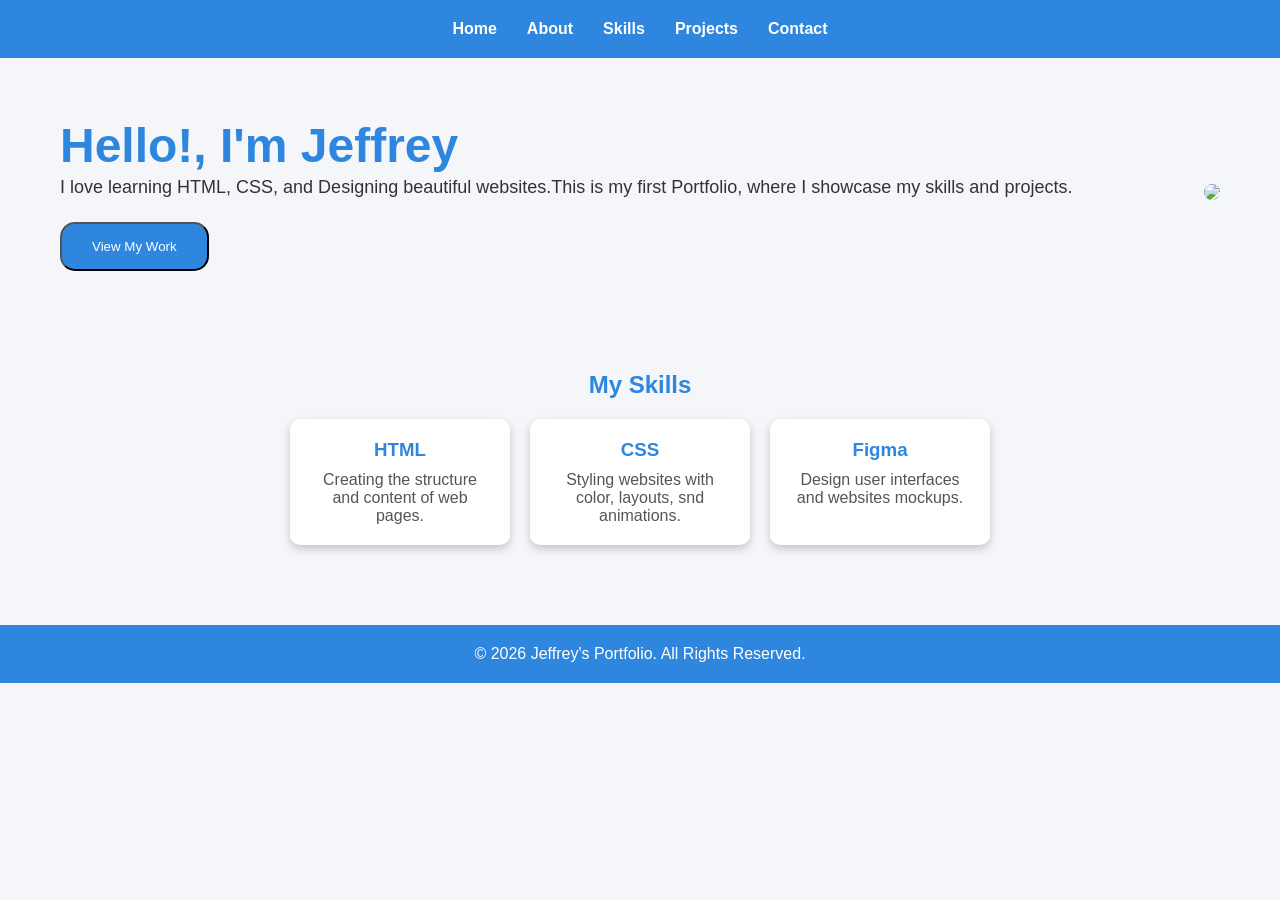
==== index.html @ 111682ad "Add files via upload" ====
<!DOCTYPE html>
<html>
	<head>
	 <meta charset="UTF-8">
    <meta name="viewport" content="width=device-width, initial-scale=1.0">
	<title> Jeffrey's Portfolio</title>
	
	<style>
		*{
			margin:0;
			padding:0;
			box-sizing:border-box;
		}
		
		body{
			font-family:Arial,
			sans-serif; 
			background-color: #f4f6f9;
			color:#333;
			}
		header{
			background:#2e86de;
			padding: 20px;
			}
		nav{
			display:flex;
			justify-content:center;
			gap:30px;
			}
			
		nav a{
			color:white;
			text-decoration:none;
			font-weight:bold;
			}
			
		nav a:hover{
			text-decoration:underline;
			}
			
		.hero{
			display:flex;
			justify-content:space-between;
			align-items:center;
			flex-wrap:wrap;
			padding:60px;
		}
		
		.hero-text{
			flex:1;
			min-width:300px;
		}
		.hero-text h1{
			font-size:48px;
			color:#2e86de;
		}
		.hero-text h2{
			margin:15px 0;
			color:#555;
			}
		.hero-text p{
		font-size:18px;
		line-height:1.6;
		}
		
		button{
			margin-top:20px;
			padding:15px 30px;
			background: #2e86de;
			color:white;
			border-radius:15px;
			cursor:pointer;
			}
		button:hover{
			background:#1b4f72;
			}
		.hero img{
			width:280px;
			border-radius:20px;
			}
		section{
			padding:40px;
			}
		.skills,
		.projects{
			text-align:center;
			}
		.skills h2,
		.projects h2{
			color:#2e86de;
			margin-bottom:20px;
			}
			.card-container{
			display:flex;
			justify-content:center;
			gap: 20px;
			flex-wrap:wrap;
			margin-top: 20px;
			
			}
			.card{
			background:white;
			width:220px;
			padding:20px;
			border-radius:10px;
			box-shadow:0 4px 8px rgba(0,0,0, 0.2);
			
			}
			.card h3{
			color :#2e86de;
			margin-bottom:10px;
			}
			
			.card p{
			color:#555;
			}
			
		footer{
		background:#2e86de;
		color:white;
		text-align:center;
		padding:20px;
		margin-top:40px;
		}
		
	</style>
	
	</head>
<body>
	<header>
		<nav>
			<a href="#"> Home</a>
			<a href="#"> About</a>
			<a href="#"> Skills</a>
			<a href="#"> Projects</a>
			<a href="Contact.html"> Contact</a>
				
		</nav>
	</header>	
	<section class="hero">
		<div class="hero-text">
			<h1>Hello!, I'm Jeffrey</h1>
			
			<p> I love learning HTML, CSS, and Designing beautiful websites.This is my first Portfolio, where I showcase my skills and projects.
			</p>
			
			<button> View My Work</button>
		</div>	
		
		<div class="image-box">
			<img src="https://scontent.facc1-1.fna.fbcdn.net/v/t39.30808-6/468528710_10235828265909504_2031577962503744792_n.jpg?stp=dst-jpg_tt6&cstp=mx2048x1365&ctp=s2048x1365&_nc_cat=109&_nc_map=urlgen_bucketless&ccb=1-7&_nc_sid=cf85f3&_nc_eui2=AeEII31Ue-cyDogj6ILDqxo5ryqWEllP7cGvKpYSWU_twUqj2eFXrHXKyWKZ3EN4Rss&_nc_ohc=zG9GttFLIGQQ7kNvwEZM4o9&_nc_oc=Adp-kWtg9Wde3te5S3kWnLmOBWtIkXyVnc_bt8bqRTQIIpVxHCyUGeM39EHpxPGPqps&_nc_zt=23&_nc_ht=scontent.facc1-1.fna&_nc_gid=RLTF4HVc62m9f_J_6YxVJg&_nc_ss=7b2a8&oh=00_AQD2olRk5H-XqmbY8F0R0luPjZHoFxKkmye5rusl1v33lg&oe=6A63D82D">
		</div>
	
	</section>


	<section class="skills">
		<h2> My Skills</h2>
		
		<div class="card-container">
			<div class="card">
				<h3>HTML</h3>
				<p>Creating the structure  and content of  web pages.</p>
			</div>
			
			<div class="card">
				<h3>CSS</h3>
				<p>Styling  websites with color, layouts, snd animations.</p>
			</div>
			
			<div class="card">
				<h3>Figma</h3>
				<p>Design user interfaces and websites mockups.</p>
			</div>
		</div>
	</section>
	
	   <footer>
        <p>&copy; 2026 Jeffrey's Portfolio. All Rights Reserved.</p>
    </footer>
</body>




</html>
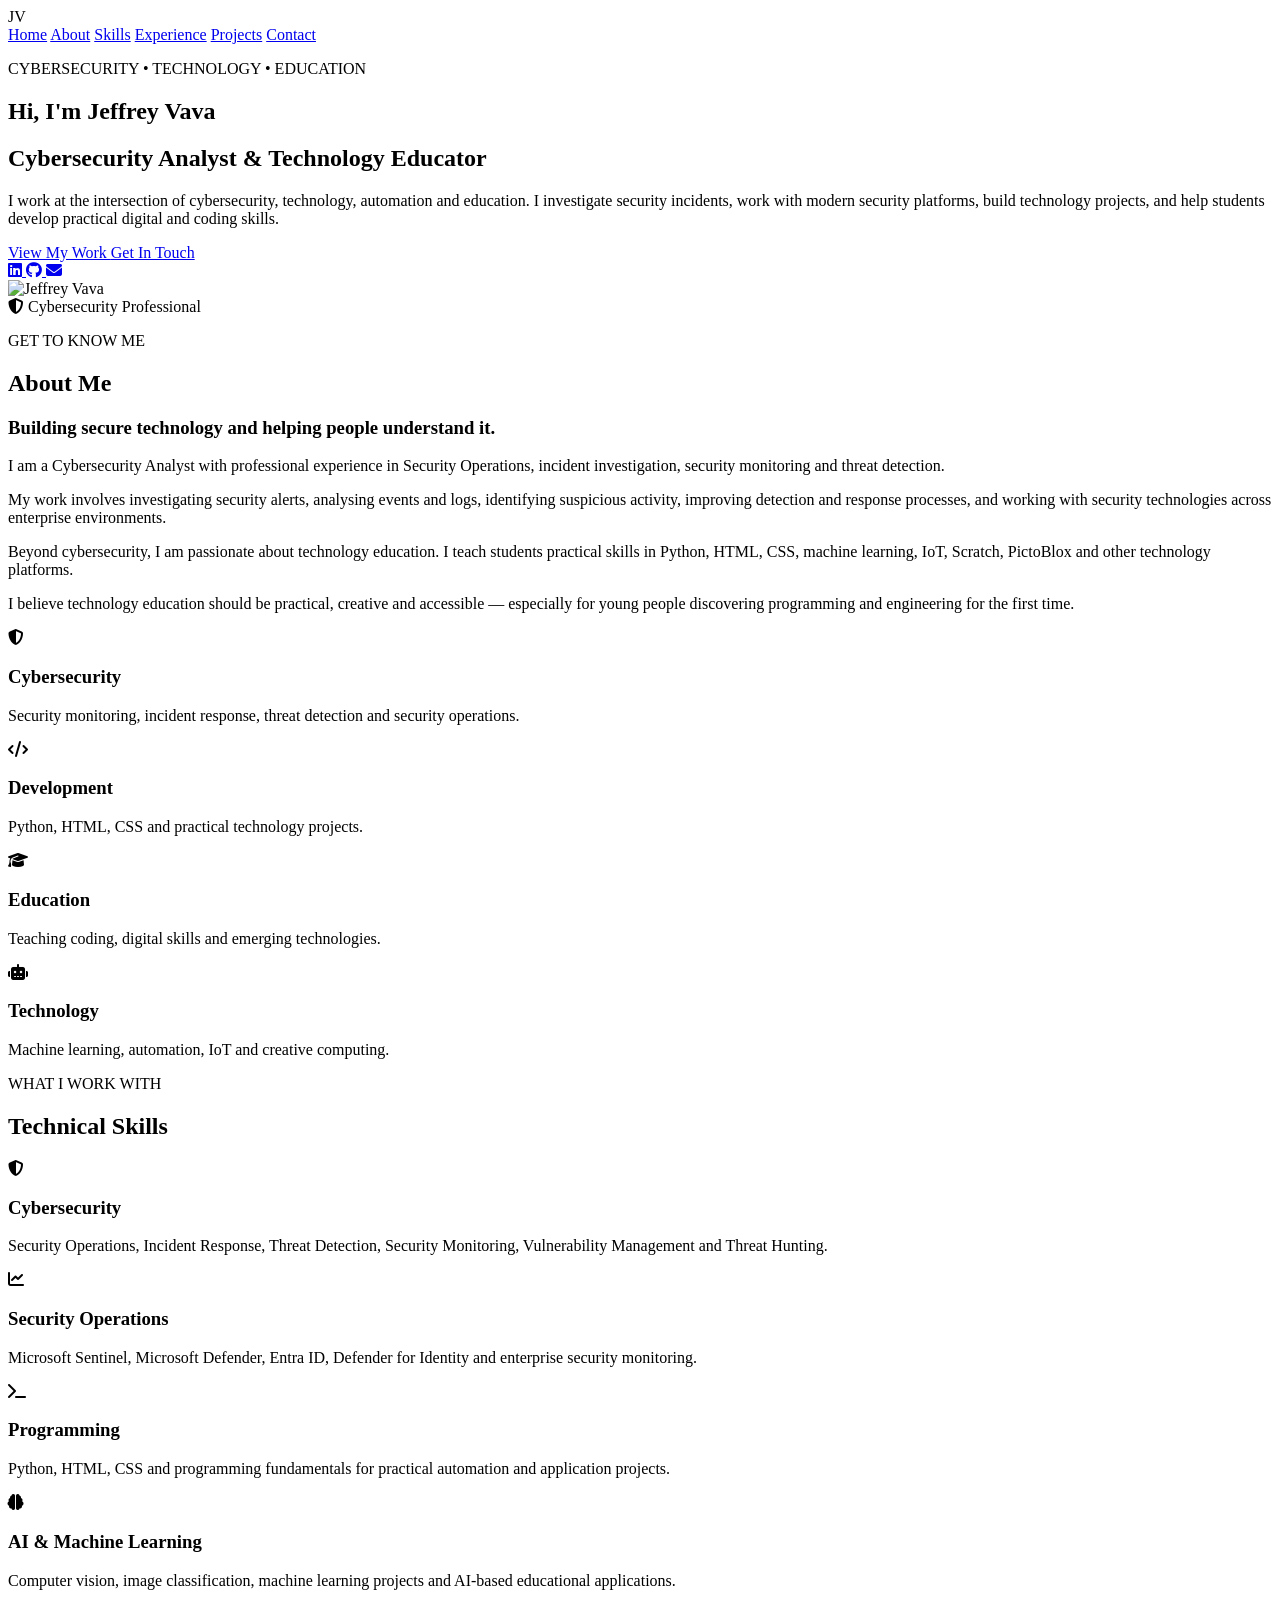
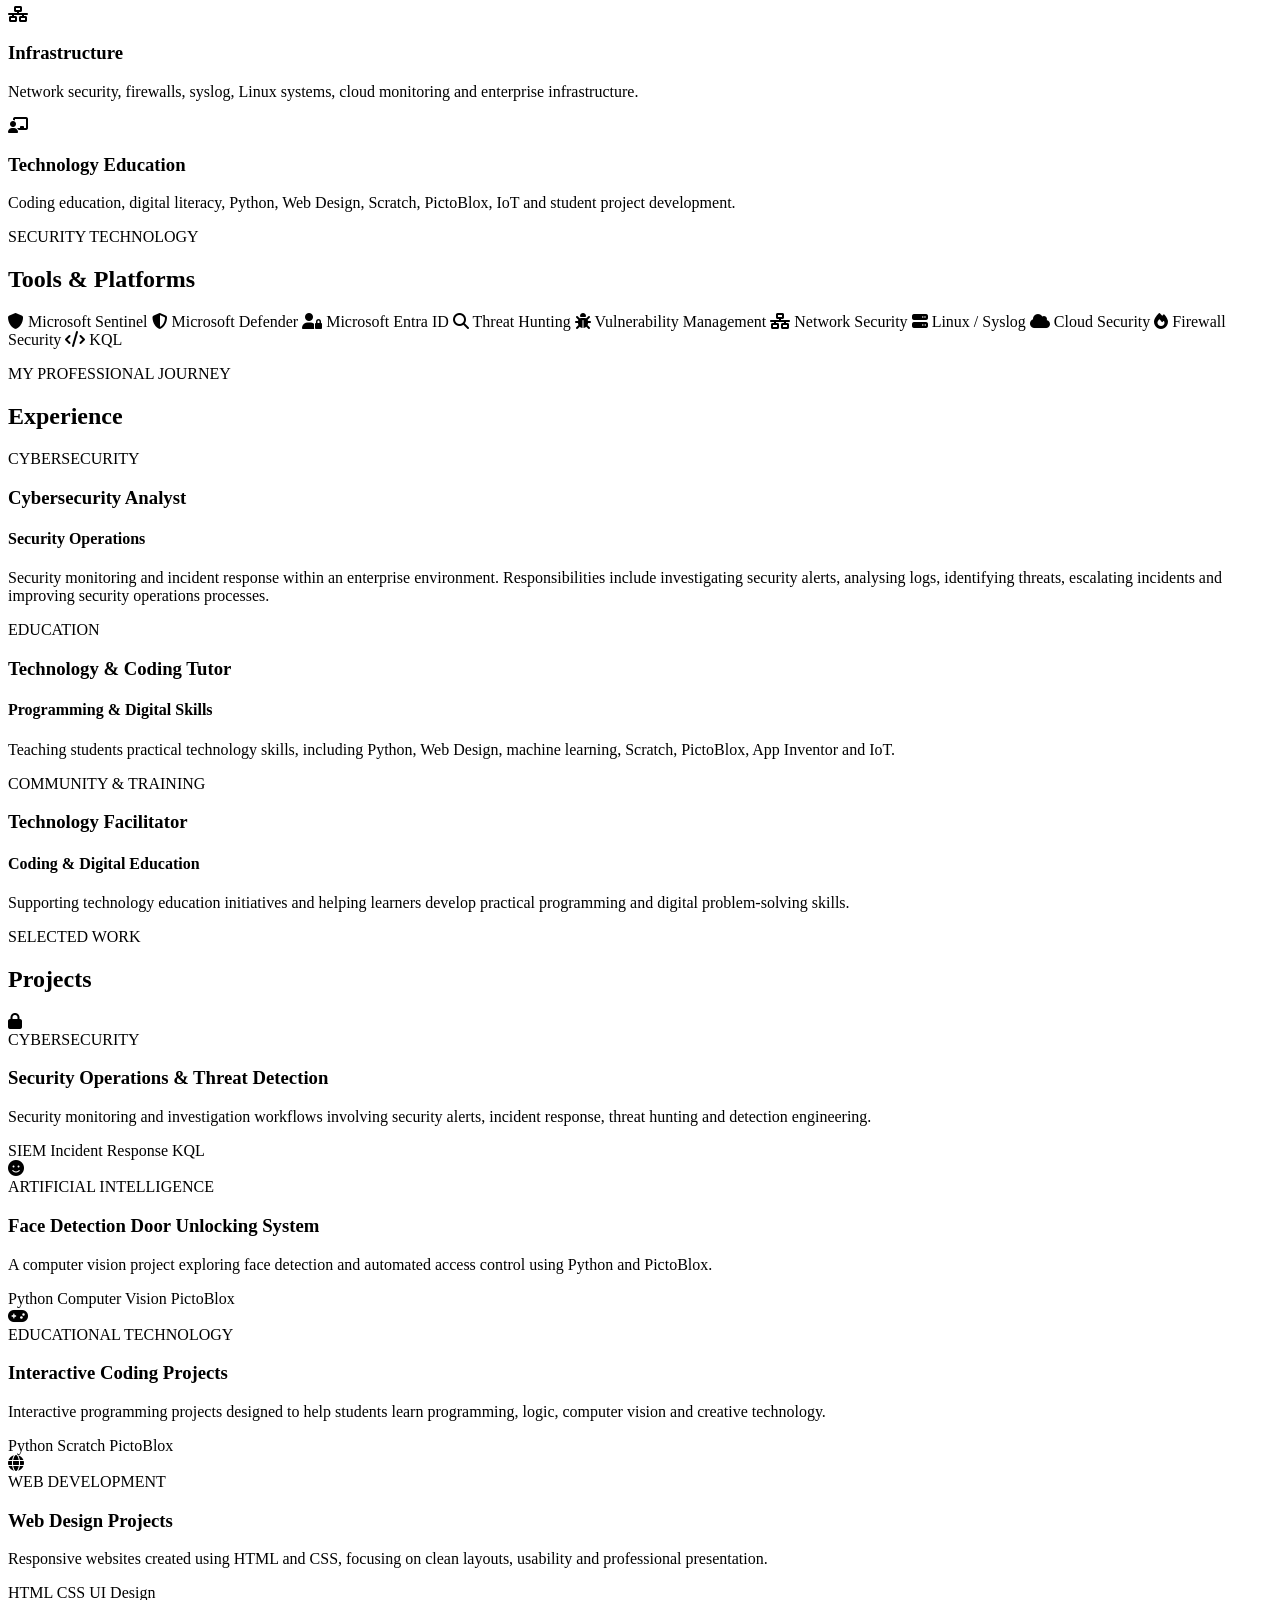
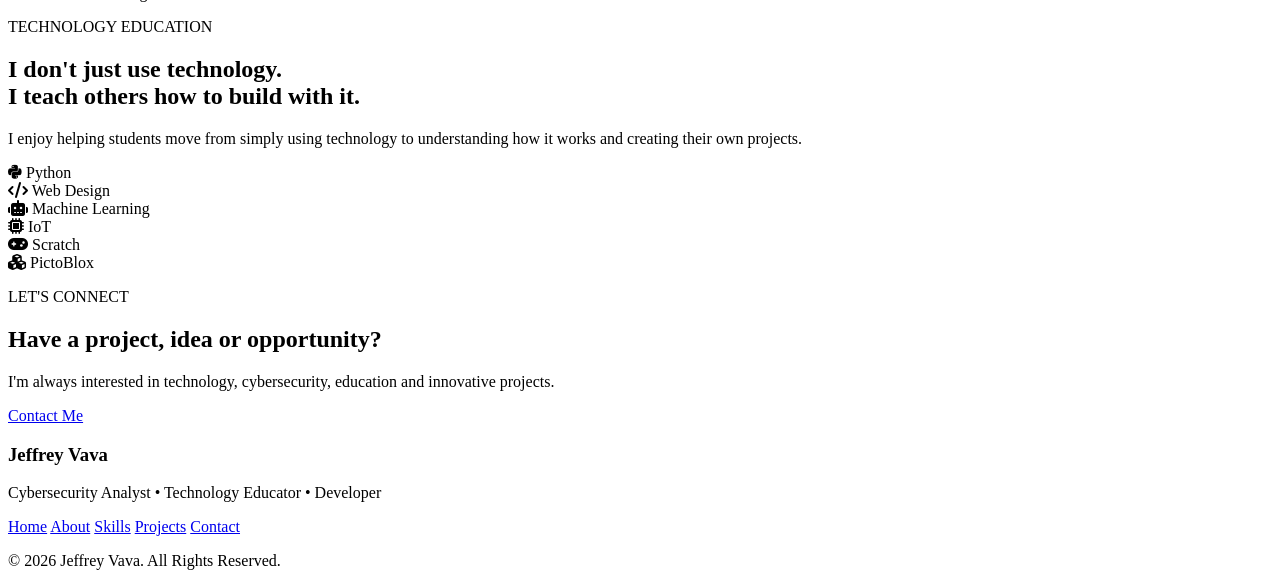
==== commit 2662169e: "Revamp portfolio webpage structure and content Updated the structure and content of the portfolio we" ====
--- a/index.html
+++ b/index.html
@@ -1,186 +1,715 @@
 <!DOCTYPE html>
-<html>
-	<head>
-	 <meta charset="UTF-8">
+<html lang="en">
+<head>
+    <meta charset="UTF-8">
     <meta name="viewport" content="width=device-width, initial-scale=1.0">
-	<title> Jeffrey's Portfolio</title>
-	
-	<style>
-		*{
-			margin:0;
-			padding:0;
-			box-sizing:border-box;
-		}
-		
-		body{
-			font-family:Arial,
-			sans-serif; 
-			background-color: #f4f6f9;
-			color:#333;
-			}
-		header{
-			background:#2e86de;
-			padding: 20px;
-			}
-		nav{
-			display:flex;
-			justify-content:center;
-			gap:30px;
-			}
-			
-		nav a{
-			color:white;
-			text-decoration:none;
-			font-weight:bold;
-			}
-			
-		nav a:hover{
-			text-decoration:underline;
-			}
-			
-		.hero{
-			display:flex;
-			justify-content:space-between;
-			align-items:center;
-			flex-wrap:wrap;
-			padding:60px;
-		}
-		
-		.hero-text{
-			flex:1;
-			min-width:300px;
-		}
-		.hero-text h1{
-			font-size:48px;
-			color:#2e86de;
-		}
-		.hero-text h2{
-			margin:15px 0;
-			color:#555;
-			}
-		.hero-text p{
-		font-size:18px;
-		line-height:1.6;
-		}
-		
-		button{
-			margin-top:20px;
-			padding:15px 30px;
-			background: #2e86de;
-			color:white;
-			border-radius:15px;
-			cursor:pointer;
-			}
-		button:hover{
-			background:#1b4f72;
-			}
-		.hero img{
-			width:280px;
-			border-radius:20px;
-			}
-		section{
-			padding:40px;
-			}
-		.skills,
-		.projects{
-			text-align:center;
-			}
-		.skills h2,
-		.projects h2{
-			color:#2e86de;
-			margin-bottom:20px;
-			}
-			.card-container{
-			display:flex;
-			justify-content:center;
-			gap: 20px;
-			flex-wrap:wrap;
-			margin-top: 20px;
-			
-			}
-			.card{
-			background:white;
-			width:220px;
-			padding:20px;
-			border-radius:10px;
-			box-shadow:0 4px 8px rgba(0,0,0, 0.2);
-			
-			}
-			.card h3{
-			color :#2e86de;
-			margin-bottom:10px;
-			}
-			
-			.card p{
-			color:#555;
-			}
-			
-		footer{
-		background:#2e86de;
-		color:white;
-		text-align:center;
-		padding:20px;
-		margin-top:40px;
-		}
-		
-	</style>
-	
-	</head>
+
+    <meta name="description" content="Jeffrey Vava - Cybersecurity Analyst, Technology Educator and Developer.">
+    <meta name="author" content="Jeffrey Vava">
+
+    <title>Jeffrey Vava | Cybersecurity Analyst & Technology Educator</title>
+
+    <link rel="stylesheet" href="style.css">
+
+    <!-- Icons -->
+    <link rel="stylesheet"
+          href="https://cdnjs.cloudflare.com/ajax/libs/font-awesome/6.5.2/css/all.min.css">
+</head>
+
 <body>
-	<header>
-		<nav>
-			<a href="#"> Home</a>
-			<a href="#"> About</a>
-			<a href="#"> Skills</a>
-			<a href="#"> Projects</a>
-			<a href="Contact.html"> Contact</a>
-				
-		</nav>
-	</header>	
-	<section class="hero">
-		<div class="hero-text">
-			<h1>Hello!, I'm Jeffrey</h1>
-			
-			<p> I love learning HTML, CSS, and Designing beautiful websites.This is my first Portfolio, where I showcase my skills and projects.
-			</p>
-			
-			<button> View My Work</button>
-		</div>	
-		
-		<div class="image-box">
-			<img src="https://scontent.facc1-1.fna.fbcdn.net/v/t39.30808-6/468528710_10235828265909504_2031577962503744792_n.jpg?stp=dst-jpg_tt6&cstp=mx2048x1365&ctp=s2048x1365&_nc_cat=109&_nc_map=urlgen_bucketless&ccb=1-7&_nc_sid=cf85f3&_nc_eui2=AeEII31Ue-cyDogj6ILDqxo5ryqWEllP7cGvKpYSWU_twUqj2eFXrHXKyWKZ3EN4Rss&_nc_ohc=zG9GttFLIGQQ7kNvwEZM4o9&_nc_oc=Adp-kWtg9Wde3te5S3kWnLmOBWtIkXyVnc_bt8bqRTQIIpVxHCyUGeM39EHpxPGPqps&_nc_zt=23&_nc_ht=scontent.facc1-1.fna&_nc_gid=RLTF4HVc62m9f_J_6YxVJg&_nc_ss=7b2a8&oh=00_AQD2olRk5H-XqmbY8F0R0luPjZHoFxKkmye5rusl1v33lg&oe=6A63D82D">
-		</div>
-	
-	</section>
-
-
-	<section class="skills">
-		<h2> My Skills</h2>
-		
-		<div class="card-container">
-			<div class="card">
-				<h3>HTML</h3>
-				<p>Creating the structure  and content of  web pages.</p>
-			</div>
-			
-			<div class="card">
-				<h3>CSS</h3>
-				<p>Styling  websites with color, layouts, snd animations.</p>
-			</div>
-			
-			<div class="card">
-				<h3>Figma</h3>
-				<p>Design user interfaces and websites mockups.</p>
-			</div>
-		</div>
-	</section>
-	
-	   <footer>
-        <p>&copy; 2026 Jeffrey's Portfolio. All Rights Reserved.</p>
-    </footer>
+
+<!-- ================= NAVIGATION ================= -->
+
+<header>
+    <nav class="navbar">
+
+        <div class="logo">
+            <span>J</span>V
+        </div>
+
+        <div class="nav-links">
+            <a href="#home">Home</a>
+            <a href="#about">About</a>
+            <a href="#skills">Skills</a>
+            <a href="#experience">Experience</a>
+            <a href="#projects">Projects</a>
+            <a href="Contact.html">Contact</a>
+        </div>
+
+    </nav>
+</header>
+
+
+<!-- ================= HERO ================= -->
+
+<section id="home" class="hero">
+
+    <div class="hero-content">
+
+        <p class="small-heading">
+            CYBERSECURITY • TECHNOLOGY • EDUCATION
+        </p>
+
+        <h1>
+            Hi, I'm <span>Jeffrey Vava</span>
+        </h1>
+
+        <h2>
+            Cybersecurity Analyst & Technology Educator
+        </h2>
+
+        <p class="hero-description">
+            I work at the intersection of cybersecurity, technology,
+            automation and education. I investigate security incidents,
+            work with modern security platforms, build technology projects,
+            and help students develop practical digital and coding skills.
+        </p>
+
+        <div class="hero-buttons">
+
+            <a href="#projects" class="btn primary-btn">
+                View My Work
+            </a>
+
+            <a href="Contact.html" class="btn secondary-btn">
+                Get In Touch
+            </a>
+
+        </div>
+
+        <div class="social-links">
+
+            <!-- Replace # with your real profiles -->
+
+            <a href="#" title="LinkedIn">
+                <i class="fab fa-linkedin"></i>
+            </a>
+
+            <a href="#" title="GitHub">
+                <i class="fab fa-github"></i>
+            </a>
+
+            <a href="mailto:jvava911@gmail.com" title="Email">
+                <i class="fas fa-envelope"></i>
+            </a>
+
+        </div>
+
+    </div>
+
+
+    <div class="hero-image">
+
+        <!--
+        IMPORTANT:
+        Save your profile photo inside your GitHub repository:
+        images/profile.jpg
+
+        Then use this image instead of the old Facebook URL.
+        -->
+
+        <img src="images/profile.jpg"
+             alt="Jeffrey Vava">
+
+        <div class="image-badge">
+            <i class="fas fa-shield-halved"></i>
+            Cybersecurity Professional
+        </div>
+
+    </div>
+
+</section>
+
+
+<!-- ================= ABOUT ================= -->
+
+<section id="about" class="section about">
+
+    <div class="section-title">
+        <p>GET TO KNOW ME</p>
+        <h2>About Me</h2>
+    </div>
+
+    <div class="about-grid">
+
+        <div class="about-text">
+
+            <h3>
+                Building secure technology and helping people understand it.
+            </h3>
+
+            <p>
+                I am a Cybersecurity Analyst with professional experience
+                in Security Operations, incident investigation, security
+                monitoring and threat detection.
+            </p>
+
+            <p>
+                My work involves investigating security alerts, analysing
+                events and logs, identifying suspicious activity, improving
+                detection and response processes, and working with security
+                technologies across enterprise environments.
+            </p>
+
+            <p>
+                Beyond cybersecurity, I am passionate about technology
+                education. I teach students practical skills in Python,
+                HTML, CSS, machine learning, IoT, Scratch, PictoBlox and
+                other technology platforms.
+            </p>
+
+            <p>
+                I believe technology education should be practical,
+                creative and accessible — especially for young people
+                discovering programming and engineering for the first time.
+            </p>
+
+        </div>
+
+
+        <div class="about-cards">
+
+            <div class="info-card">
+                <i class="fas fa-shield-halved"></i>
+                <h3>Cybersecurity</h3>
+                <p>
+                    Security monitoring, incident response,
+                    threat detection and security operations.
+                </p>
+            </div>
+
+            <div class="info-card">
+                <i class="fas fa-code"></i>
+                <h3>Development</h3>
+                <p>
+                    Python, HTML, CSS and practical technology projects.
+                </p>
+            </div>
+
+            <div class="info-card">
+                <i class="fas fa-graduation-cap"></i>
+                <h3>Education</h3>
+                <p>
+                    Teaching coding, digital skills and emerging
+                    technologies.
+                </p>
+            </div>
+
+            <div class="info-card">
+                <i class="fas fa-robot"></i>
+                <h3>Technology</h3>
+                <p>
+                    Machine learning, automation, IoT and
+                    creative computing.
+                </p>
+            </div>
+
+        </div>
+
+    </div>
+
+</section>
+
+
+<!-- ================= SKILLS ================= -->
+
+<section id="skills" class="section skills-section">
+
+    <div class="section-title">
+        <p>WHAT I WORK WITH</p>
+        <h2>Technical Skills</h2>
+    </div>
+
+
+    <div class="skills-grid">
+
+        <div class="skill-card">
+            <div class="skill-icon">
+                <i class="fas fa-shield-halved"></i>
+            </div>
+
+            <h3>Cybersecurity</h3>
+
+            <p>
+                Security Operations, Incident Response,
+                Threat Detection, Security Monitoring,
+                Vulnerability Management and Threat Hunting.
+            </p>
+        </div>
+
+
+        <div class="skill-card">
+            <div class="skill-icon">
+                <i class="fas fa-chart-line"></i>
+            </div>
+
+            <h3>Security Operations</h3>
+
+            <p>
+                Microsoft Sentinel, Microsoft Defender,
+                Entra ID, Defender for Identity and
+                enterprise security monitoring.
+            </p>
+        </div>
+
+
+        <div class="skill-card">
+            <div class="skill-icon">
+                <i class="fas fa-terminal"></i>
+            </div>
+
+            <h3>Programming</h3>
+
+            <p>
+                Python, HTML, CSS and programming fundamentals
+                for practical automation and application projects.
+            </p>
+        </div>
+
+
+        <div class="skill-card">
+            <div class="skill-icon">
+                <i class="fas fa-brain"></i>
+            </div>
+
+            <h3>AI & Machine Learning</h3>
+
+            <p>
+                Computer vision, image classification,
+                machine learning projects and AI-based
+                educational applications.
+            </p>
+        </div>
+
+
+        <div class="skill-card">
+            <div class="skill-icon">
+                <i class="fas fa-network-wired"></i>
+            </div>
+
+            <h3>Infrastructure</h3>
+
+            <p>
+                Network security, firewalls, syslog,
+                Linux systems, cloud monitoring and
+                enterprise infrastructure.
+            </p>
+        </div>
+
+
+        <div class="skill-card">
+            <div class="skill-icon">
+                <i class="fas fa-chalkboard-user"></i>
+            </div>
+
+            <h3>Technology Education</h3>
+
+            <p>
+                Coding education, digital literacy,
+                Python, Web Design, Scratch, PictoBlox,
+                IoT and student project development.
+            </p>
+        </div>
+
+    </div>
+
+</section>
+
+
+<!-- ================= SECURITY TECHNOLOGY ================= -->
+
+<section class="section technology-section">
+
+    <div class="section-title">
+        <p>SECURITY TECHNOLOGY</p>
+        <h2>Tools & Platforms</h2>
+    </div>
+
+    <div class="technology-list">
+
+        <span><i class="fas fa-shield"></i> Microsoft Sentinel</span>
+
+        <span><i class="fas fa-shield-halved"></i> Microsoft Defender</span>
+
+        <span><i class="fas fa-user-lock"></i> Microsoft Entra ID</span>
+
+        <span><i class="fas fa-search"></i> Threat Hunting</span>
+
+        <span><i class="fas fa-bug"></i> Vulnerability Management</span>
+
+        <span><i class="fas fa-network-wired"></i> Network Security</span>
+
+        <span><i class="fas fa-server"></i> Linux / Syslog</span>
+
+        <span><i class="fas fa-cloud"></i> Cloud Security</span>
+
+        <span><i class="fas fa-fire"></i> Firewall Security</span>
+
+        <span><i class="fas fa-code"></i> KQL</span>
+
+    </div>
+
+</section>
+
+
+<!-- ================= EXPERIENCE ================= -->
+
+<section id="experience" class="section experience">
+
+    <div class="section-title">
+        <p>MY PROFESSIONAL JOURNEY</p>
+        <h2>Experience</h2>
+    </div>
+
+
+    <div class="timeline">
+
+        <div class="timeline-item">
+
+            <div class="timeline-dot"></div>
+
+            <div class="timeline-content">
+
+                <span class="timeline-label">
+                    CYBERSECURITY
+                </span>
+
+                <h3>Cybersecurity Analyst</h3>
+
+                <h4>Security Operations</h4>
+
+                <p>
+                    Security monitoring and incident response within
+                    an enterprise environment. Responsibilities include
+                    investigating security alerts, analysing logs,
+                    identifying threats, escalating incidents and
+                    improving security operations processes.
+                </p>
+
+            </div>
+
+        </div>
+
+
+        <div class="timeline-item">
+
+            <div class="timeline-dot"></div>
+
+            <div class="timeline-content">
+
+                <span class="timeline-label">
+                    EDUCATION
+                </span>
+
+                <h3>Technology & Coding Tutor</h3>
+
+                <h4>Programming & Digital Skills</h4>
+
+                <p>
+                    Teaching students practical technology skills,
+                    including Python, Web Design, machine learning,
+                    Scratch, PictoBlox, App Inventor and IoT.
+                </p>
+
+            </div>
+
+        </div>
+
+
+        <div class="timeline-item">
+
+            <div class="timeline-dot"></div>
+
+            <div class="timeline-content">
+
+                <span class="timeline-label">
+                    COMMUNITY & TRAINING
+                </span>
+
+                <h3>Technology Facilitator</h3>
+
+                <h4>Coding & Digital Education</h4>
+
+                <p>
+                    Supporting technology education initiatives and
+                    helping learners develop practical programming and
+                    digital problem-solving skills.
+                </p>
+
+            </div>
+
+        </div>
+
+    </div>
+
+</section>
+
+
+<!-- ================= PROJECTS ================= -->
+
+<section id="projects" class="section projects">
+
+    <div class="section-title">
+        <p>SELECTED WORK</p>
+        <h2>Projects</h2>
+    </div>
+
+
+    <div class="project-grid">
+
+
+        <div class="project-card">
+
+            <div class="project-icon">
+                <i class="fas fa-lock"></i>
+            </div>
+
+            <div class="project-content">
+
+                <span>CYBERSECURITY</span>
+
+                <h3>Security Operations & Threat Detection</h3>
+
+                <p>
+                    Security monitoring and investigation workflows
+                    involving security alerts, incident response,
+                    threat hunting and detection engineering.
+                </p>
+
+                <div class="project-tags">
+                    <span>SIEM</span>
+                    <span>Incident Response</span>
+                    <span>KQL</span>
+                </div>
+
+            </div>
+
+        </div>
+
+
+        <div class="project-card">
+
+            <div class="project-icon">
+                <i class="fas fa-face-smile"></i>
+            </div>
+
+            <div class="project-content">
+
+                <span>ARTIFICIAL INTELLIGENCE</span>
+
+                <h3>Face Detection Door Unlocking System</h3>
+
+                <p>
+                    A computer vision project exploring face detection
+                    and automated access control using Python and
+                    PictoBlox.
+                </p>
+
+                <div class="project-tags">
+                    <span>Python</span>
+                    <span>Computer Vision</span>
+                    <span>PictoBlox</span>
+                </div>
+
+            </div>
+
+        </div>
+
+
+        <div class="project-card">
+
+            <div class="project-icon">
+                <i class="fas fa-gamepad"></i>
+            </div>
+
+            <div class="project-content">
+
+                <span>EDUCATIONAL TECHNOLOGY</span>
+
+                <h3>Interactive Coding Projects</h3>
+
+                <p>
+                    Interactive programming projects designed to help
+                    students learn programming, logic, computer vision
+                    and creative technology.
+                </p>
+
+                <div class="project-tags">
+                    <span>Python</span>
+                    <span>Scratch</span>
+                    <span>PictoBlox</span>
+                </div>
+
+            </div>
+
+        </div>
+
+
+        <div class="project-card">
+
+            <div class="project-icon">
+                <i class="fas fa-globe"></i>
+            </div>
+
+            <div class="project-content">
+
+                <span>WEB DEVELOPMENT</span>
+
+                <h3>Web Design Projects</h3>
+
+                <p>
+                    Responsive websites created using HTML and CSS,
+                    focusing on clean layouts, usability and
+                    professional presentation.
+                </p>
+
+                <div class="project-tags">
+                    <span>HTML</span>
+                    <span>CSS</span>
+                    <span>UI Design</span>
+                </div>
+
+            </div>
+
+        </div>
+
+
+    </div>
+
+</section>
+
+
+<!-- ================= EDUCATION / TEACHING ================= -->
+
+<section class="section teaching">
+
+    <div class="teaching-content">
+
+        <div>
+
+            <p class="small-heading">
+                TECHNOLOGY EDUCATION
+            </p>
+
+            <h2>
+                I don't just use technology.<br>
+                <span>I teach others how to build with it.</span>
+            </h2>
+
+            <p>
+                I enjoy helping students move from simply using
+                technology to understanding how it works and creating
+                their own projects.
+            </p>
+
+        </div>
+
+
+        <div class="teaching-topics">
+
+            <div>
+                <i class="fab fa-python"></i>
+                <span>Python</span>
+            </div>
+
+            <div>
+                <i class="fas fa-code"></i>
+                <span>Web Design</span>
+            </div>
+
+            <div>
+                <i class="fas fa-robot"></i>
+                <span>Machine Learning</span>
+            </div>
+
+            <div>
+                <i class="fas fa-microchip"></i>
+                <span>IoT</span>
+            </div>
+
+            <div>
+                <i class="fas fa-gamepad"></i>
+                <span>Scratch</span>
+            </div>
+
+            <div>
+                <i class="fas fa-cubes"></i>
+                <span>PictoBlox</span>
+            </div>
+
+        </div>
+
+    </div>
+
+</section>
+
+
+<!-- ================= CTA ================= -->
+
+<section class="cta">
+
+    <div>
+
+        <p>LET'S CONNECT</p>
+
+        <h2>
+            Have a project, idea or opportunity?
+        </h2>
+
+        <p>
+            I'm always interested in technology, cybersecurity,
+            education and innovative projects.
+        </p>
+
+        <a href="Contact.html" class="btn primary-btn">
+            Contact Me
+        </a>
+
+    </div>
+
+</section>
+
+
+<!-- ================= FOOTER ================= -->
+
+<footer>
+
+    <div class="footer-content">
+
+        <div>
+
+            <h3>Jeffrey Vava</h3>
+
+            <p>
+                Cybersecurity Analyst • Technology Educator • Developer
+            </p>
+
+        </div>
+
+
+        <div class="footer-links">
+
+            <a href="#home">Home</a>
+            <a href="#about">About</a>
+            <a href="#skills">Skills</a>
+            <a href="#projects">Projects</a>
+            <a href="Contact.html">Contact</a>
+
+        </div>
+
+    </div>
+
+
+    <div class="copyright">
+
+        <p>
+            © 2026 Jeffrey Vava. All Rights Reserved.
+        </p>
+
+    </div>
+
+</footer>
+
+
 </body>
-
-
-
-
-</html>+</html>
--- a/style.css
+++ b/style.css
@@ -0,0 +1,4 @@
+body{
+
+
+}
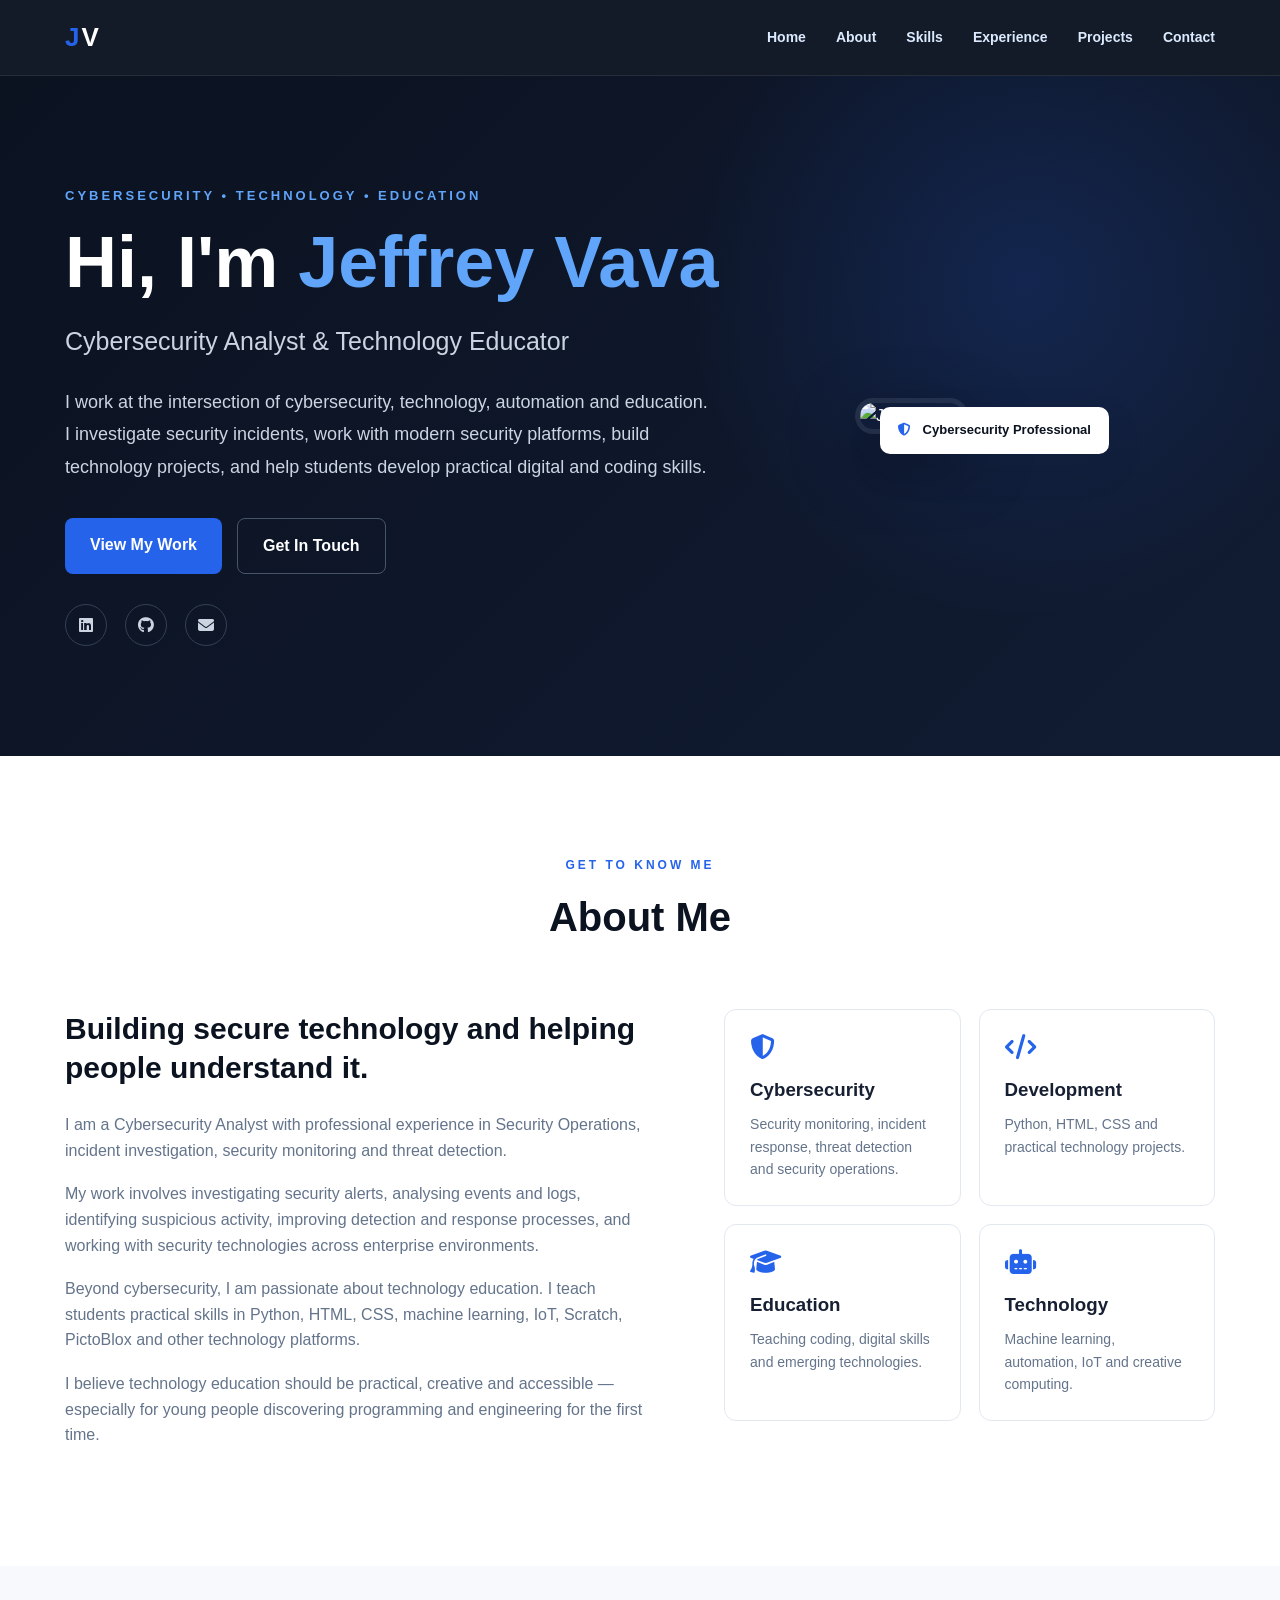
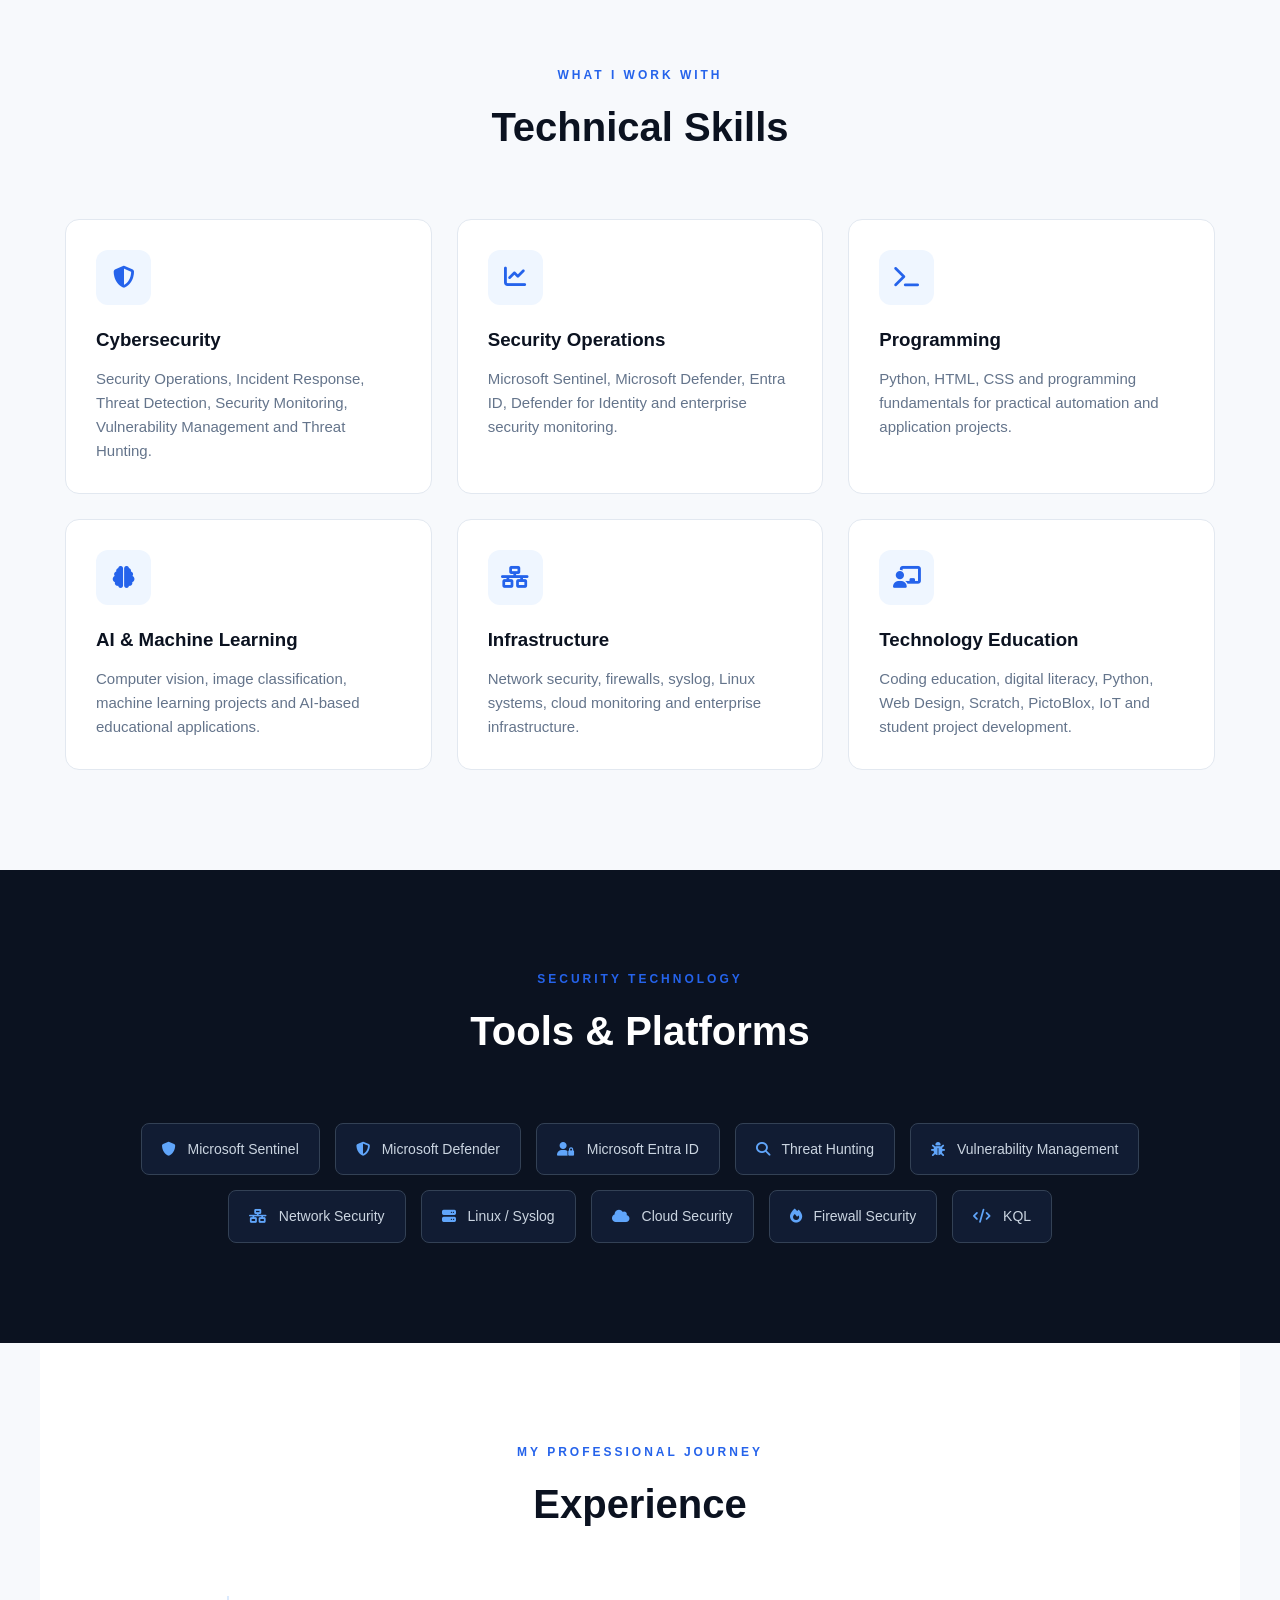
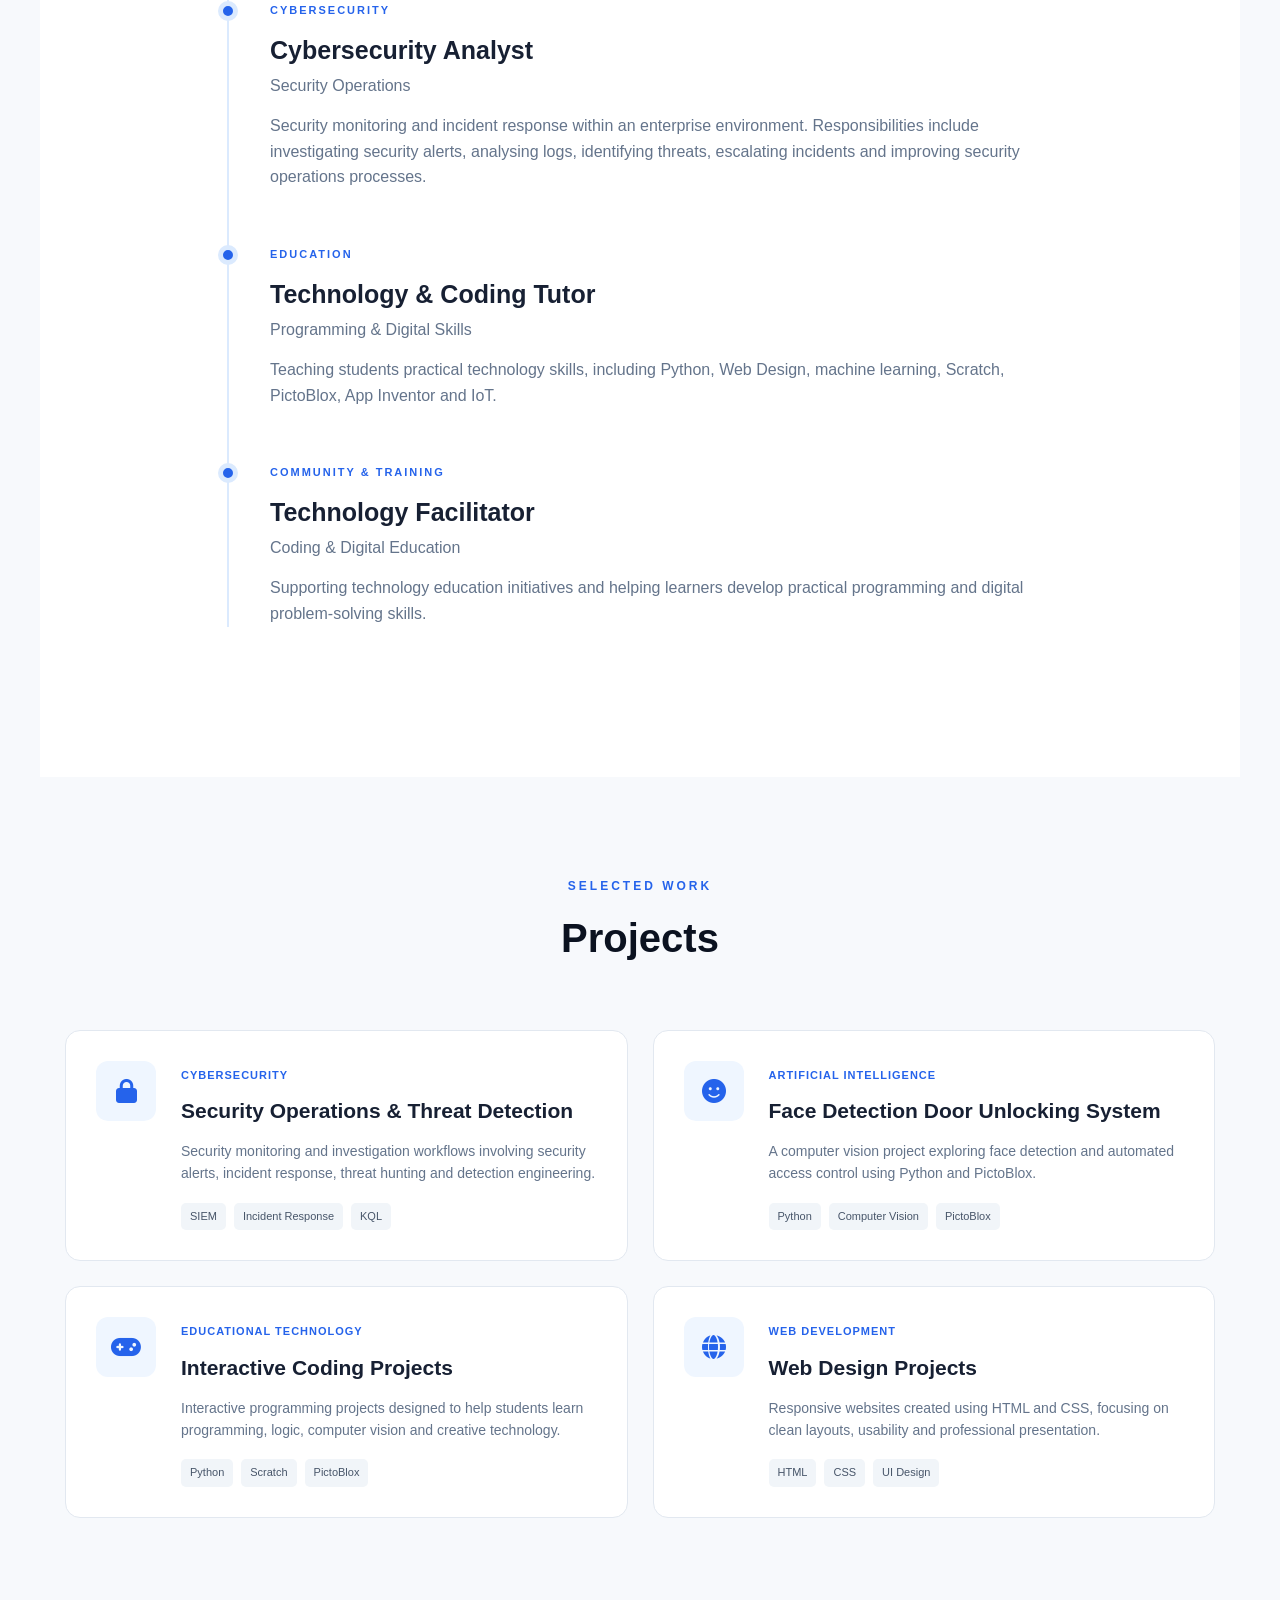
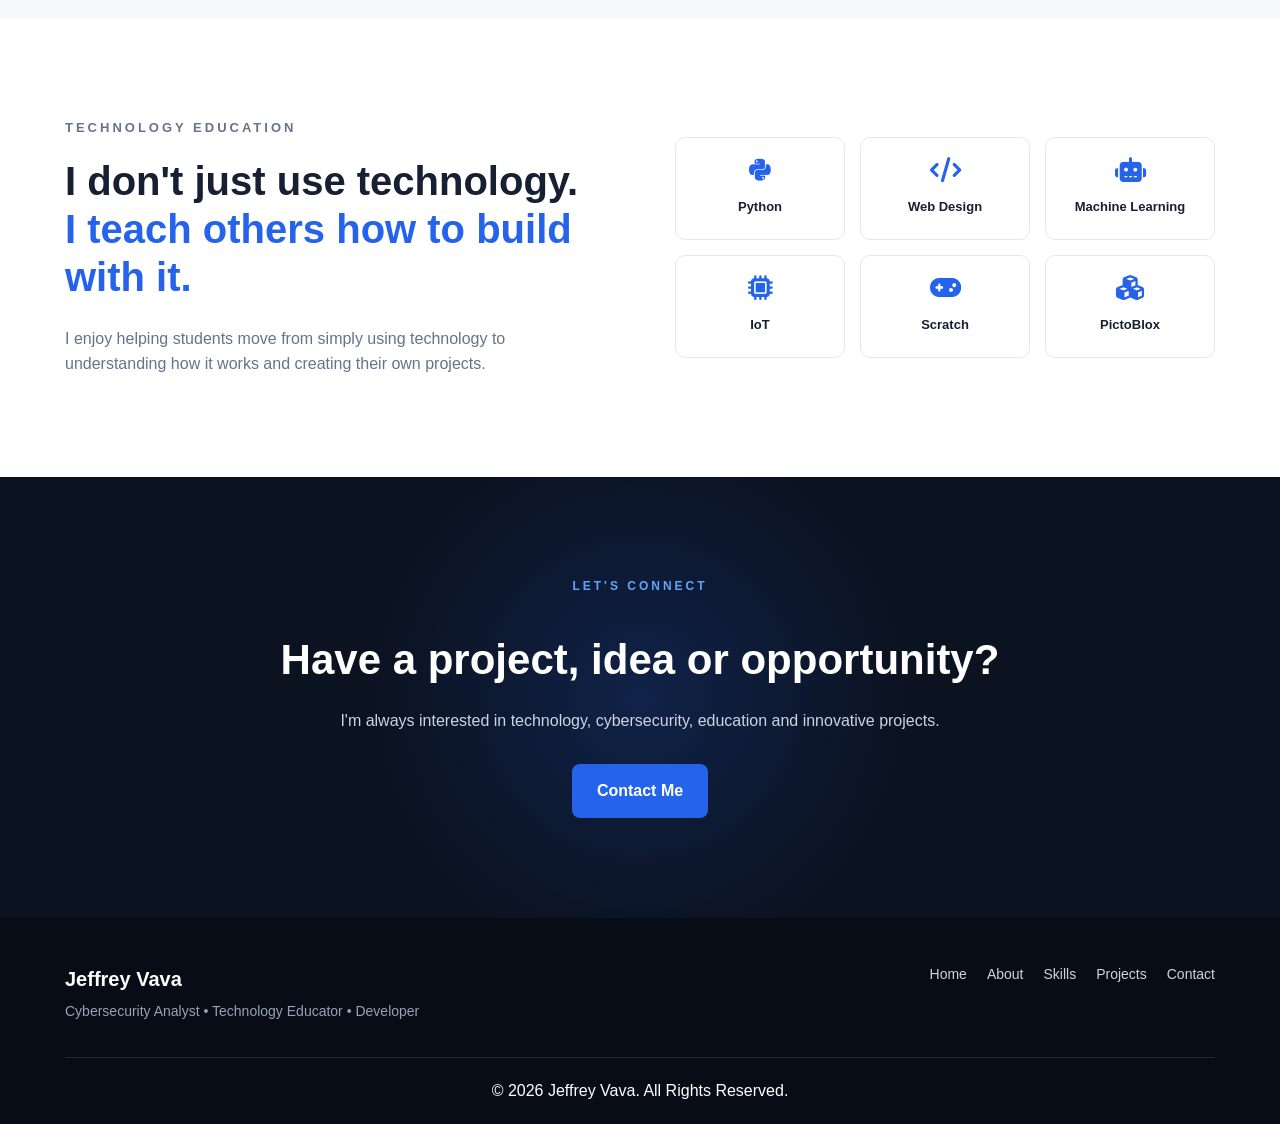
==== commit c0dfa095: "Fix typo in print statement" ====
--- a/index.html
+++ b/index.html
@@ -81,11 +81,11 @@
 
             <!-- Replace # with your real profiles -->
 
-            <a href="#" title="LinkedIn">
+            <a href="https://www.linkedin.com/in/jeffrey-vava-79a303122/" title="LinkedIn">
                 <i class="fab fa-linkedin"></i>
             </a>
 
-            <a href="#" title="GitHub">
+            <a href="https://github.com/jvava911" title="GitHub">
                 <i class="fab fa-github"></i>
             </a>
 
--- a/style.css
+++ b/style.css
@@ -1,4 +1,854 @@
-body{
-
-
-}+/* =========================================================
+   JEFFREY VAVA PORTFOLIO
+   Professional Cybersecurity / Technology Portfolio
+========================================================= */
+
+
+/* ================= RESET ================= */
+
+* {
+    margin: 0;
+    padding: 0;
+    box-sizing: border-box;
+}
+
+html {
+    scroll-behavior: smooth;
+}
+
+body {
+    font-family: Arial, Helvetica, sans-serif;
+    background: #f7f9fc;
+    color: #172033;
+    line-height: 1.6;
+}
+
+
+/* ================= VARIABLES ================= */
+
+:root {
+    --primary: #2563eb;
+    --primary-dark: #1d4ed8;
+    --dark: #0b1220;
+    --dark-blue: #111c33;
+    --text: #172033;
+    --muted: #64748b;
+    --light: #f7f9fc;
+    --white: #ffffff;
+    --border: #e2e8f0;
+    --shadow: 0 15px 40px rgba(15, 23, 42, 0.08);
+}
+
+
+/* ================= HEADER ================= */
+
+header {
+    position: sticky;
+    top: 0;
+    z-index: 1000;
+    background: rgba(11, 18, 32, 0.96);
+    backdrop-filter: blur(10px);
+    border-bottom: 1px solid rgba(255,255,255,0.08);
+}
+
+.navbar {
+    max-width: 1200px;
+    margin: auto;
+    min-height: 75px;
+    padding: 0 25px;
+
+    display: flex;
+    align-items: center;
+    justify-content: space-between;
+}
+
+.logo {
+    color: white;
+    font-size: 26px;
+    font-weight: 800;
+    letter-spacing: 2px;
+}
+
+.logo span {
+    color: var(--primary);
+}
+
+.nav-links {
+    display: flex;
+    gap: 30px;
+}
+
+.nav-links a {
+    color: #dbeafe;
+    text-decoration: none;
+    font-size: 14px;
+    font-weight: 600;
+    transition: 0.3s;
+}
+
+.nav-links a:hover {
+    color: #60a5fa;
+}
+
+
+/* ================= HERO ================= */
+
+.hero {
+    min-height: 680px;
+    background:
+        radial-gradient(circle at 80% 30%, rgba(37,99,235,0.18), transparent 30%),
+        linear-gradient(135deg, #0b1220, #111c33);
+
+    color: white;
+
+    display: flex;
+    align-items: center;
+    justify-content: space-between;
+
+    gap: 60px;
+    padding: 90px max(25px, calc((100% - 1150px) / 2));
+}
+
+.hero-content {
+    max-width: 700px;
+}
+
+.small-heading {
+    color: #60a5fa;
+    font-size: 13px;
+    font-weight: 800;
+    letter-spacing: 3px;
+    margin-bottom: 18px;
+}
+
+.hero h1 {
+    font-size: clamp(42px, 6vw, 72px);
+    line-height: 1.05;
+    margin-bottom: 20px;
+}
+
+.hero h1 span {
+    color: #60a5fa;
+}
+
+.hero h2 {
+    font-size: 25px;
+    color: #cbd5e1;
+    font-weight: 500;
+    margin-bottom: 25px;
+}
+
+.hero-description {
+    max-width: 650px;
+    color: #cbd5e1;
+    font-size: 18px;
+    line-height: 1.8;
+}
+
+
+/* ================= BUTTONS ================= */
+
+.hero-buttons {
+    display: flex;
+    gap: 15px;
+    margin-top: 35px;
+    flex-wrap: wrap;
+}
+
+.btn {
+    display: inline-block;
+    padding: 14px 25px;
+    border-radius: 8px;
+    text-decoration: none;
+    font-weight: 700;
+    transition: 0.3s;
+}
+
+.primary-btn {
+    background: var(--primary);
+    color: white;
+}
+
+.primary-btn:hover {
+    background: var(--primary-dark);
+    transform: translateY(-2px);
+}
+
+.secondary-btn {
+    border: 1px solid #475569;
+    color: white;
+}
+
+.secondary-btn:hover {
+    background: white;
+    color: var(--dark);
+}
+
+
+/* ================= SOCIAL LINKS ================= */
+
+.social-links {
+    display: flex;
+    gap: 18px;
+    margin-top: 30px;
+}
+
+.social-links a {
+    width: 42px;
+    height: 42px;
+
+    display: flex;
+    align-items: center;
+    justify-content: center;
+
+    border: 1px solid #334155;
+    border-radius: 50%;
+
+    color: #cbd5e1;
+    text-decoration: none;
+
+    transition: 0.3s;
+}
+
+.social-links a:hover {
+    background: var(--primary);
+    border-color: var(--primary);
+    color: white;
+    transform: translateY(-3px);
+}
+
+
+/* ================= HERO IMAGE ================= */
+
+.hero-image {
+    position: relative;
+    width: 360px;
+    flex-shrink: 0;
+}
+
+.hero-image img {
+    width: 100%;
+    aspect-ratio: 1 / 1;
+    object-fit: cover;
+
+    border-radius: 25px;
+
+    border: 5px solid rgba(255,255,255,0.08);
+
+    box-shadow:
+        0 25px 70px rgba(0,0,0,0.4);
+}
+
+.image-badge {
+    position: absolute;
+    bottom: -20px;
+    left: 25px;
+
+    background: white;
+    color: var(--dark);
+
+    padding: 13px 18px;
+    border-radius: 10px;
+
+    font-size: 13px;
+    font-weight: 700;
+
+    box-shadow: var(--shadow);
+}
+
+.image-badge i {
+    color: var(--primary);
+    margin-right: 8px;
+}
+
+
+/* ================= SECTIONS ================= */
+
+.section {
+    max-width: 1200px;
+    margin: auto;
+    padding: 100px 25px;
+}
+
+.section-title {
+    text-align: center;
+    margin-bottom: 60px;
+}
+
+.section-title p {
+    color: var(--primary);
+    font-size: 12px;
+    font-weight: 800;
+    letter-spacing: 3px;
+    margin-bottom: 10px;
+}
+
+.section-title h2 {
+    font-size: 40px;
+    color: var(--dark);
+}
+
+
+/* ================= ABOUT ================= */
+
+.about {
+    background: var(--white);
+    max-width: none;
+    padding-left: max(25px, calc((100% - 1150px) / 2));
+    padding-right: max(25px, calc((100% - 1150px) / 2));
+}
+
+.about-grid {
+    display: grid;
+    grid-template-columns: 1.2fr 1fr;
+    gap: 70px;
+    align-items: start;
+}
+
+.about-text h3 {
+    font-size: 30px;
+    line-height: 1.3;
+    margin-bottom: 25px;
+    color: var(--dark);
+}
+
+.about-text p {
+    color: var(--muted);
+    margin-bottom: 18px;
+}
+
+.about-cards {
+    display: grid;
+    grid-template-columns: 1fr 1fr;
+    gap: 18px;
+}
+
+.info-card {
+    padding: 25px;
+    border: 1px solid var(--border);
+    border-radius: 12px;
+    background: white;
+    transition: 0.3s;
+}
+
+.info-card:hover {
+    transform: translateY(-5px);
+    box-shadow: var(--shadow);
+}
+
+.info-card i {
+    color: var(--primary);
+    font-size: 25px;
+    margin-bottom: 15px;
+}
+
+.info-card h3 {
+    margin-bottom: 8px;
+}
+
+.info-card p {
+    color: var(--muted);
+    font-size: 14px;
+}
+
+
+/* ================= SKILLS ================= */
+
+.skills-section {
+    background: #f7f9fc;
+    max-width: none;
+    padding-left: max(25px, calc((100% - 1150px) / 2));
+    padding-right: max(25px, calc((100% - 1150px) / 2));
+}
+
+.skills-grid {
+    display: grid;
+    grid-template-columns: repeat(3, 1fr);
+    gap: 25px;
+}
+
+.skill-card {
+    background: white;
+    padding: 30px;
+    border-radius: 14px;
+    border: 1px solid var(--border);
+    transition: 0.3s;
+}
+
+.skill-card:hover {
+    transform: translateY(-7px);
+    box-shadow: var(--shadow);
+    border-color: #bfdbfe;
+}
+
+.skill-icon {
+    width: 55px;
+    height: 55px;
+
+    display: flex;
+    align-items: center;
+    justify-content: center;
+
+    background: #eff6ff;
+    color: var(--primary);
+
+    border-radius: 12px;
+
+    font-size: 22px;
+    margin-bottom: 20px;
+}
+
+.skill-card h3 {
+    margin-bottom: 12px;
+    color: var(--dark);
+}
+
+.skill-card p {
+    color: var(--muted);
+    font-size: 15px;
+}
+
+
+/* ================= TECHNOLOGY ================= */
+
+.technology-section {
+    background: var(--dark);
+    max-width: none;
+
+    padding-left: max(25px, calc((100% - 1150px) / 2));
+    padding-right: max(25px, calc((100% - 1150px) / 2));
+}
+
+.technology-section .section-title h2 {
+    color: white;
+}
+
+.technology-list {
+    display: flex;
+    flex-wrap: wrap;
+    justify-content: center;
+    gap: 15px;
+}
+
+.technology-list span {
+    padding: 14px 20px;
+
+    border: 1px solid #334155;
+    border-radius: 8px;
+
+    color: #cbd5e1;
+    background: #111c33;
+
+    font-size: 14px;
+}
+
+.technology-list i {
+    color: #60a5fa;
+    margin-right: 8px;
+}
+
+
+/* ================= EXPERIENCE ================= */
+
+.experience {
+    background: white;
+}
+
+.timeline {
+    max-width: 850px;
+    margin: auto;
+    position: relative;
+}
+
+.timeline::before {
+    content: "";
+    position: absolute;
+    left: 12px;
+    top: 0;
+    bottom: 0;
+    width: 2px;
+    background: #dbeafe;
+}
+
+.timeline-item {
+    position: relative;
+    padding-left: 55px;
+    margin-bottom: 50px;
+}
+
+.timeline-dot {
+    position: absolute;
+    left: 3px;
+    top: 5px;
+
+    width: 20px;
+    height: 20px;
+
+    background: var(--primary);
+    border: 5px solid #dbeafe;
+    border-radius: 50%;
+}
+
+.timeline-label {
+    color: var(--primary);
+    font-size: 11px;
+    font-weight: 800;
+    letter-spacing: 2px;
+}
+
+.timeline-content h3 {
+    font-size: 25px;
+    margin: 8px 0 3px;
+}
+
+.timeline-content h4 {
+    color: var(--muted);
+    font-weight: 500;
+    margin-bottom: 15px;
+}
+
+.timeline-content p {
+    color: var(--muted);
+}
+
+
+/* ================= PROJECTS ================= */
+
+.projects {
+    background: #f7f9fc;
+    max-width: none;
+
+    padding-left: max(25px, calc((100% - 1150px) / 2));
+    padding-right: max(25px, calc((100% - 1150px) / 2));
+}
+
+.project-grid {
+    display: grid;
+    grid-template-columns: 1fr 1fr;
+    gap: 25px;
+}
+
+.project-card {
+    background: white;
+    border: 1px solid var(--border);
+    border-radius: 15px;
+    padding: 30px;
+
+    display: flex;
+    gap: 25px;
+
+    transition: 0.3s;
+}
+
+.project-card:hover {
+    transform: translateY(-6px);
+    box-shadow: var(--shadow);
+}
+
+.project-icon {
+    min-width: 60px;
+    height: 60px;
+
+    display: flex;
+    align-items: center;
+    justify-content: center;
+
+    border-radius: 12px;
+    background: #eff6ff;
+    color: var(--primary);
+
+    font-size: 24px;
+}
+
+.project-content > span {
+    font-size: 11px;
+    font-weight: 800;
+    color: var(--primary);
+    letter-spacing: 1px;
+}
+
+.project-content h3 {
+    font-size: 21px;
+    margin: 8px 0 12px;
+}
+
+.project-content p {
+    color: var(--muted);
+    font-size: 14px;
+}
+
+.project-tags {
+    display: flex;
+    flex-wrap: wrap;
+    gap: 8px;
+    margin-top: 18px;
+}
+
+.project-tags span {
+    background: #f1f5f9;
+    color: #475569;
+    font-size: 11px;
+    padding: 5px 9px;
+    border-radius: 5px;
+}
+
+
+/* ================= TEACHING ================= */
+
+.teaching {
+    max-width: none;
+    background: white;
+
+    padding-left: max(25px, calc((100% - 1150px) / 2));
+    padding-right: max(25px, calc((100% - 1150px) / 2));
+}
+
+.teaching-content {
+    display: grid;
+    grid-template-columns: 1fr 1fr;
+    gap: 70px;
+    align-items: center;
+}
+
+.teaching h2 {
+    font-size: 40px;
+    line-height: 1.2;
+    margin-bottom: 25px;
+}
+
+.teaching h2 span {
+    color: var(--primary);
+}
+
+.teaching p {
+    color: var(--muted);
+}
+
+.teaching-topics {
+    display: grid;
+    grid-template-columns: 1fr 1fr 1fr;
+    gap: 15px;
+}
+
+.teaching-topics div {
+    padding: 20px 10px;
+
+    text-align: center;
+
+    border: 1px solid var(--border);
+    border-radius: 10px;
+
+    transition: 0.3s;
+}
+
+.teaching-topics div:hover {
+    box-shadow: var(--shadow);
+    transform: translateY(-4px);
+}
+
+.teaching-topics i {
+    display: block;
+    color: var(--primary);
+    font-size: 25px;
+    margin-bottom: 10px;
+}
+
+.teaching-topics span {
+    font-size: 13px;
+    font-weight: 600;
+}
+
+
+/* ================= CTA ================= */
+
+.cta {
+    text-align: center;
+    background:
+        radial-gradient(circle at center, rgba(37,99,235,0.2), transparent 40%),
+        var(--dark);
+
+    color: white;
+    padding: 100px 25px;
+}
+
+.cta p:first-child {
+    color: #60a5fa;
+    font-size: 12px;
+    font-weight: 800;
+    letter-spacing: 3px;
+}
+
+.cta h2 {
+    font-size: 42px;
+    margin: 15px 0;
+}
+
+.cta p {
+    color: #cbd5e1;
+    max-width: 600px;
+    margin: 0 auto 30px;
+}
+
+
+/* ================= FOOTER ================= */
+
+footer {
+    background: #070c16;
+    color: white;
+    padding: 45px 25px 20px;
+}
+
+.footer-content {
+    max-width: 1150px;
+    margin: auto;
+
+    display: flex;
+    justify-content: space-between;
+    gap: 30px;
+}
+
+.footer-content h3 {
+    font-size: 20px;
+    margin-bottom: 5px;
+}
+
+.footer-content p {
+    color: #94a3b8;
+    font-size: 14px;
+}
+
+.footer-links {
+    display: flex;
+    gap: 20px;
+    flex-wrap: wrap;
+}
+
+.footer-links a {
+    color: #cbd5e1;
+    text-decoration: none;
+    font-size: 14px;
+}
+
+.footer-links a:hover {
+    color: #60a5fa;
+}
+
+.copyright {
+    max-width: 1150px;
+    margin: 35px auto 0;
+    padding-top: 20px;
+
+    border-top: 1px solid #1e293b;
+
+    text-align: center;
+}
+
+
+/* ================= RESPONSIVE ================= */
+
+@media (max-width: 900px) {
+
+    .nav-links {
+        gap: 15px;
+    }
+
+    .hero {
+        flex-direction: column;
+        text-align: center;
+        padding-top: 70px;
+    }
+
+    .hero-buttons,
+    .social-links {
+        justify-content: center;
+    }
+
+    .hero-image {
+        width: 300px;
+    }
+
+    .about-grid,
+    .teaching-content {
+        grid-template-columns: 1fr;
+    }
+
+    .skills-grid {
+        grid-template-columns: 1fr 1fr;
+    }
+
+    .project-grid {
+        grid-template-columns: 1fr;
+    }
+
+}
+
+
+@media (max-width: 650px) {
+
+    .navbar {
+        flex-direction: column;
+        justify-content: center;
+        padding: 15px;
+        gap: 12px;
+    }
+
+    .nav-links {
+        gap: 12px;
+        flex-wrap: wrap;
+        justify-content: center;
+    }
+
+    .nav-links a {
+        font-size: 12px;
+    }
+
+    .hero h1 {
+        font-size: 42px;
+    }
+
+    .hero h2 {
+        font-size: 20px;
+    }
+
+    .hero-description {
+        font-size: 16px;
+    }
+
+    .hero-image {
+        width: 250px;
+    }
+
+    .section-title h2 {
+        font-size: 32px;
+    }
+
+    .about-cards {
+        grid-template-columns: 1fr;
+    }
+
+    .skills-grid {
+        grid-template-columns: 1fr;
+    }
+
+    .teaching-topics {
+        grid-template-columns: 1fr 1fr;
+    }
+
+    .project-card {
+        flex-direction: column;
+    }
+
+    .footer-content {
+        flex-direction: column;
+        text-align: center;
+    }
+
+    .footer-links {
+        justify-content: center;
+    }
+
+    .cta h2 {
+        font-size: 32px;
+    }
+
+}
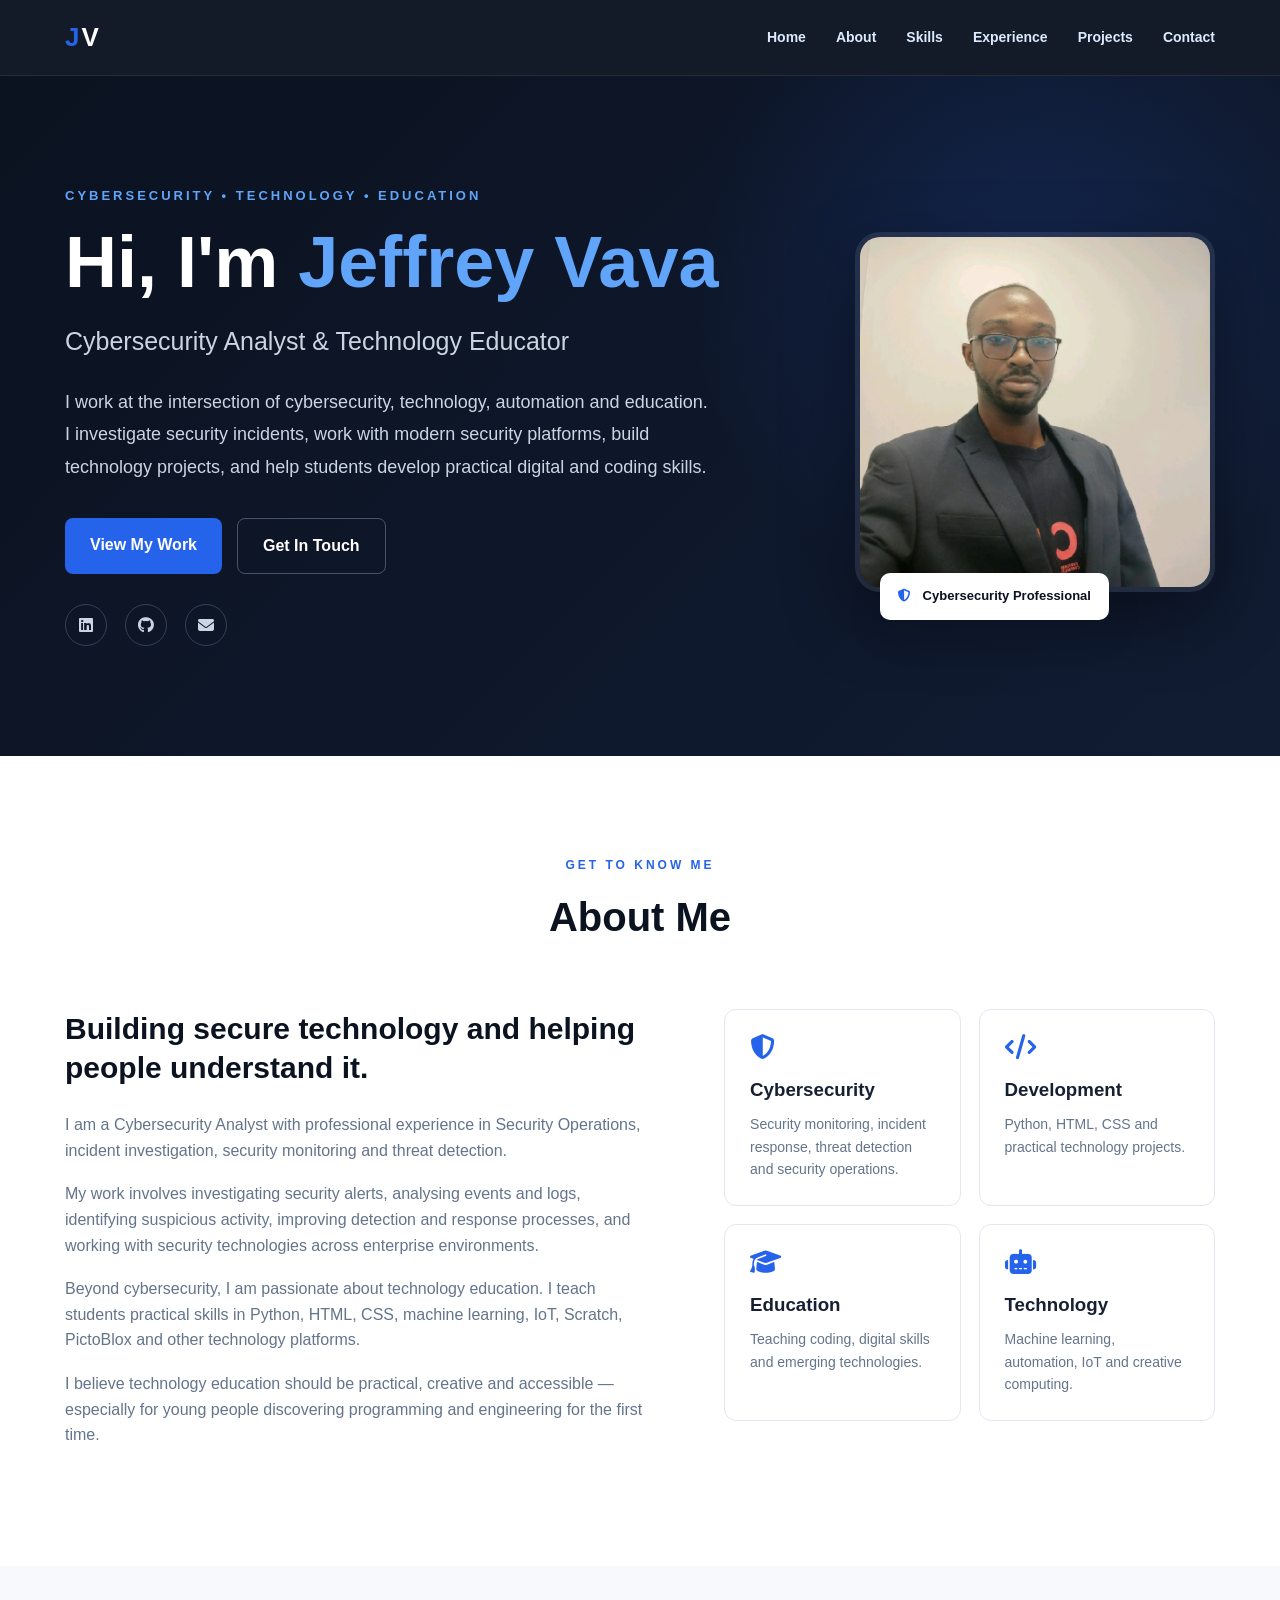
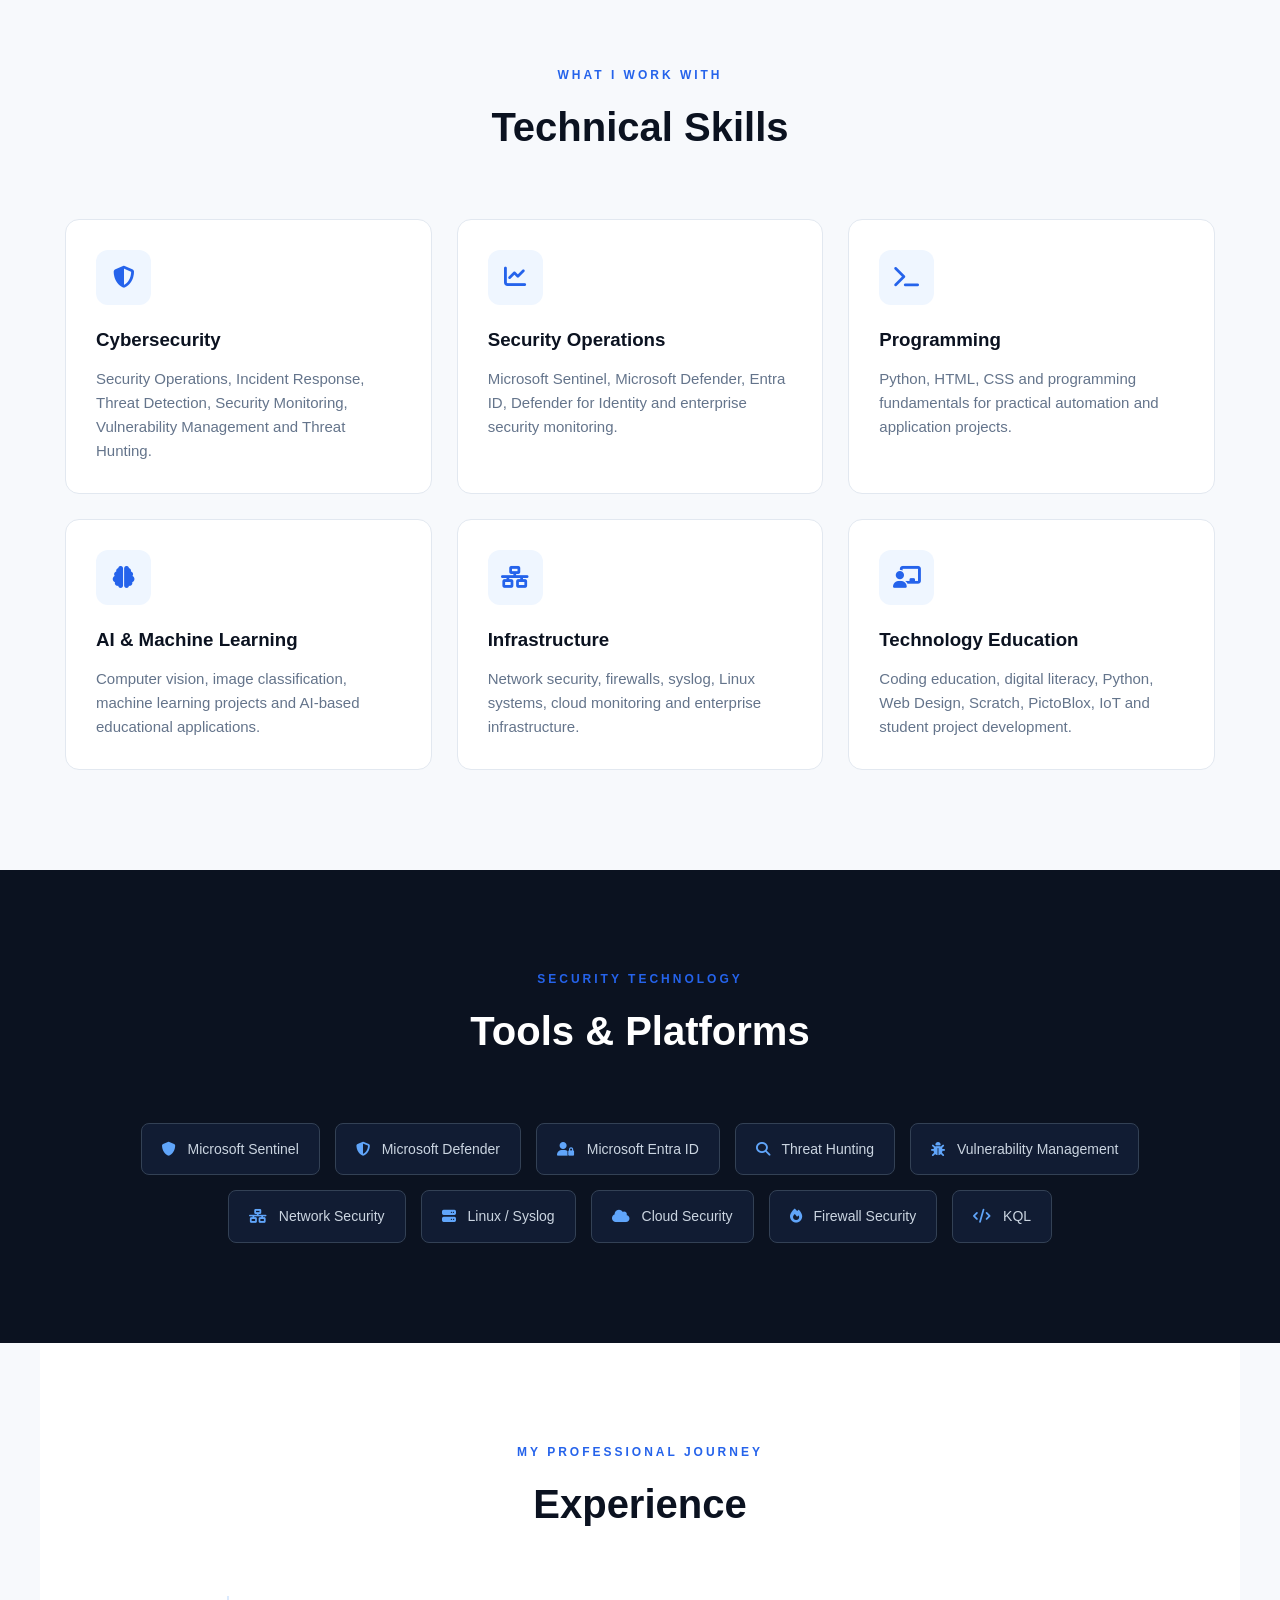
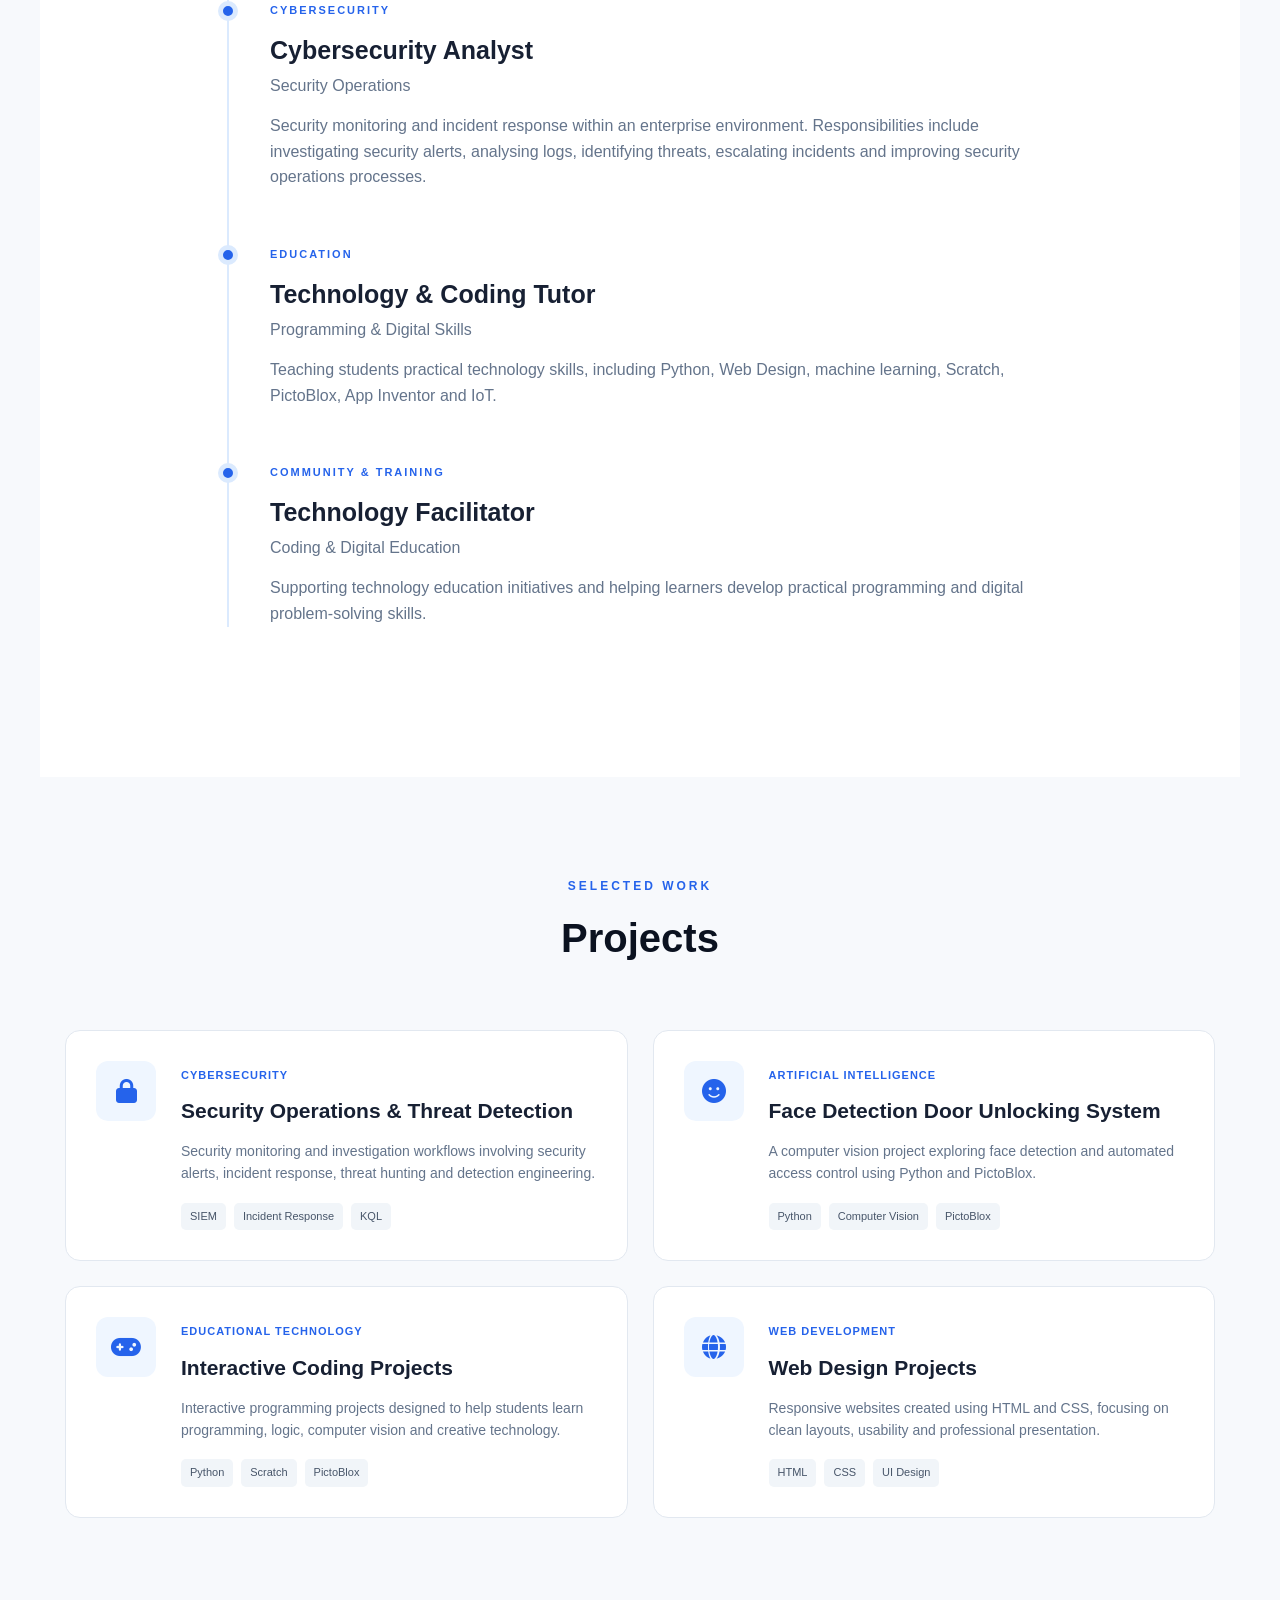
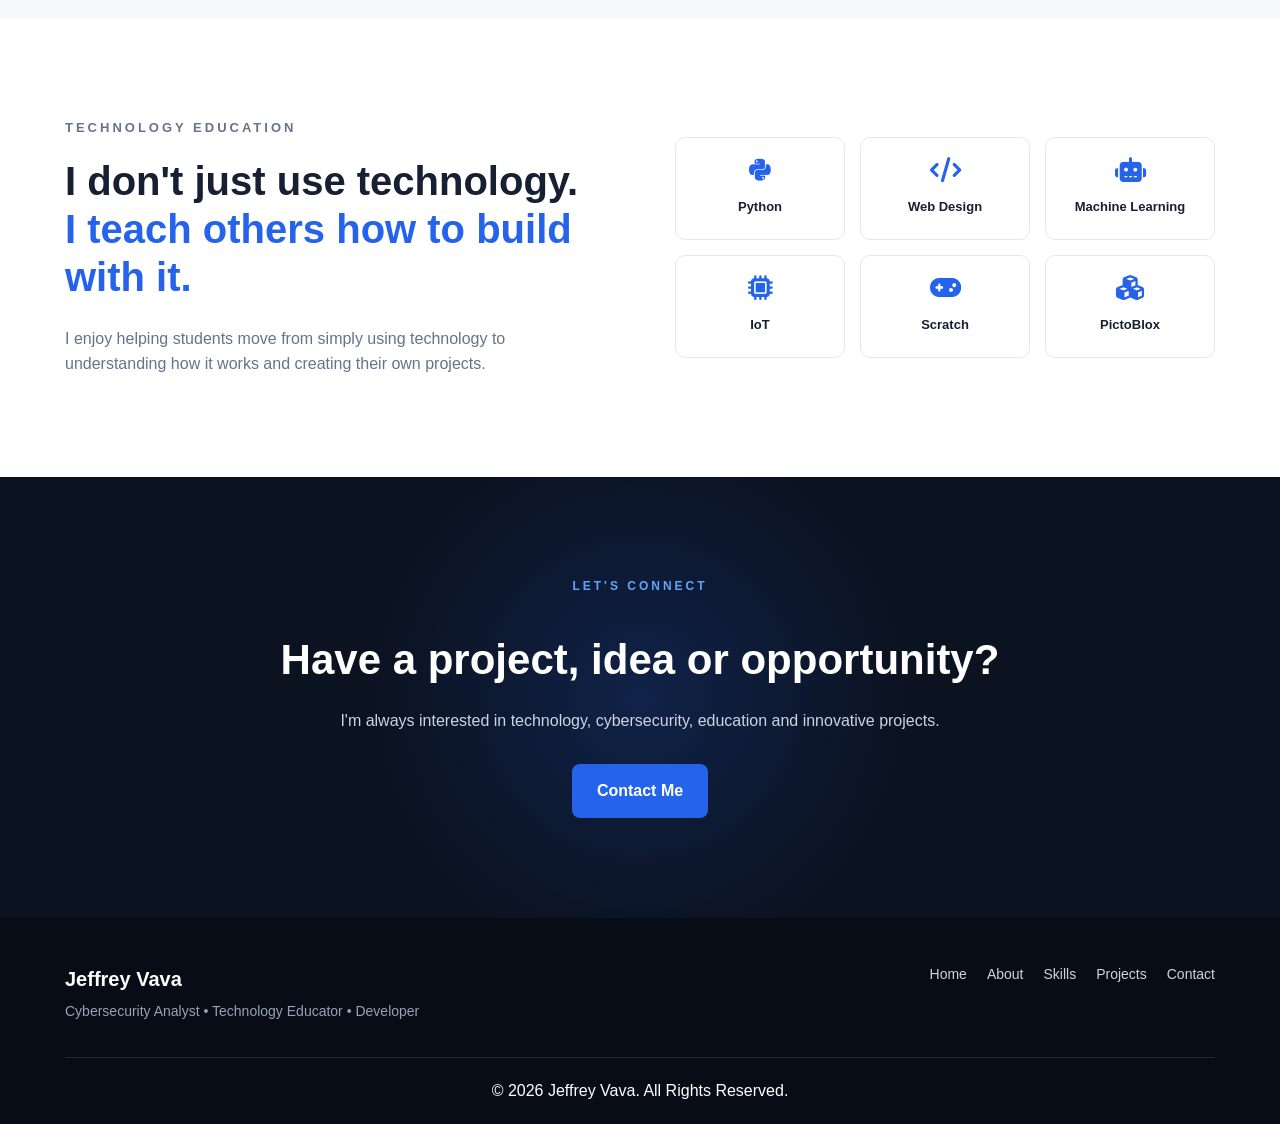
==== commit 63d2e11a: "Update print statement from 'Hello' to 'Goodbye'" ====
--- a/index.html
+++ b/index.html
@@ -108,7 +108,7 @@
         Then use this image instead of the old Facebook URL.
         -->
 
-        <img src="images/profile.jpg"
+        <img src="jeffpic.jfif"
              alt="Jeffrey Vava">
 
         <div class="image-badge">
